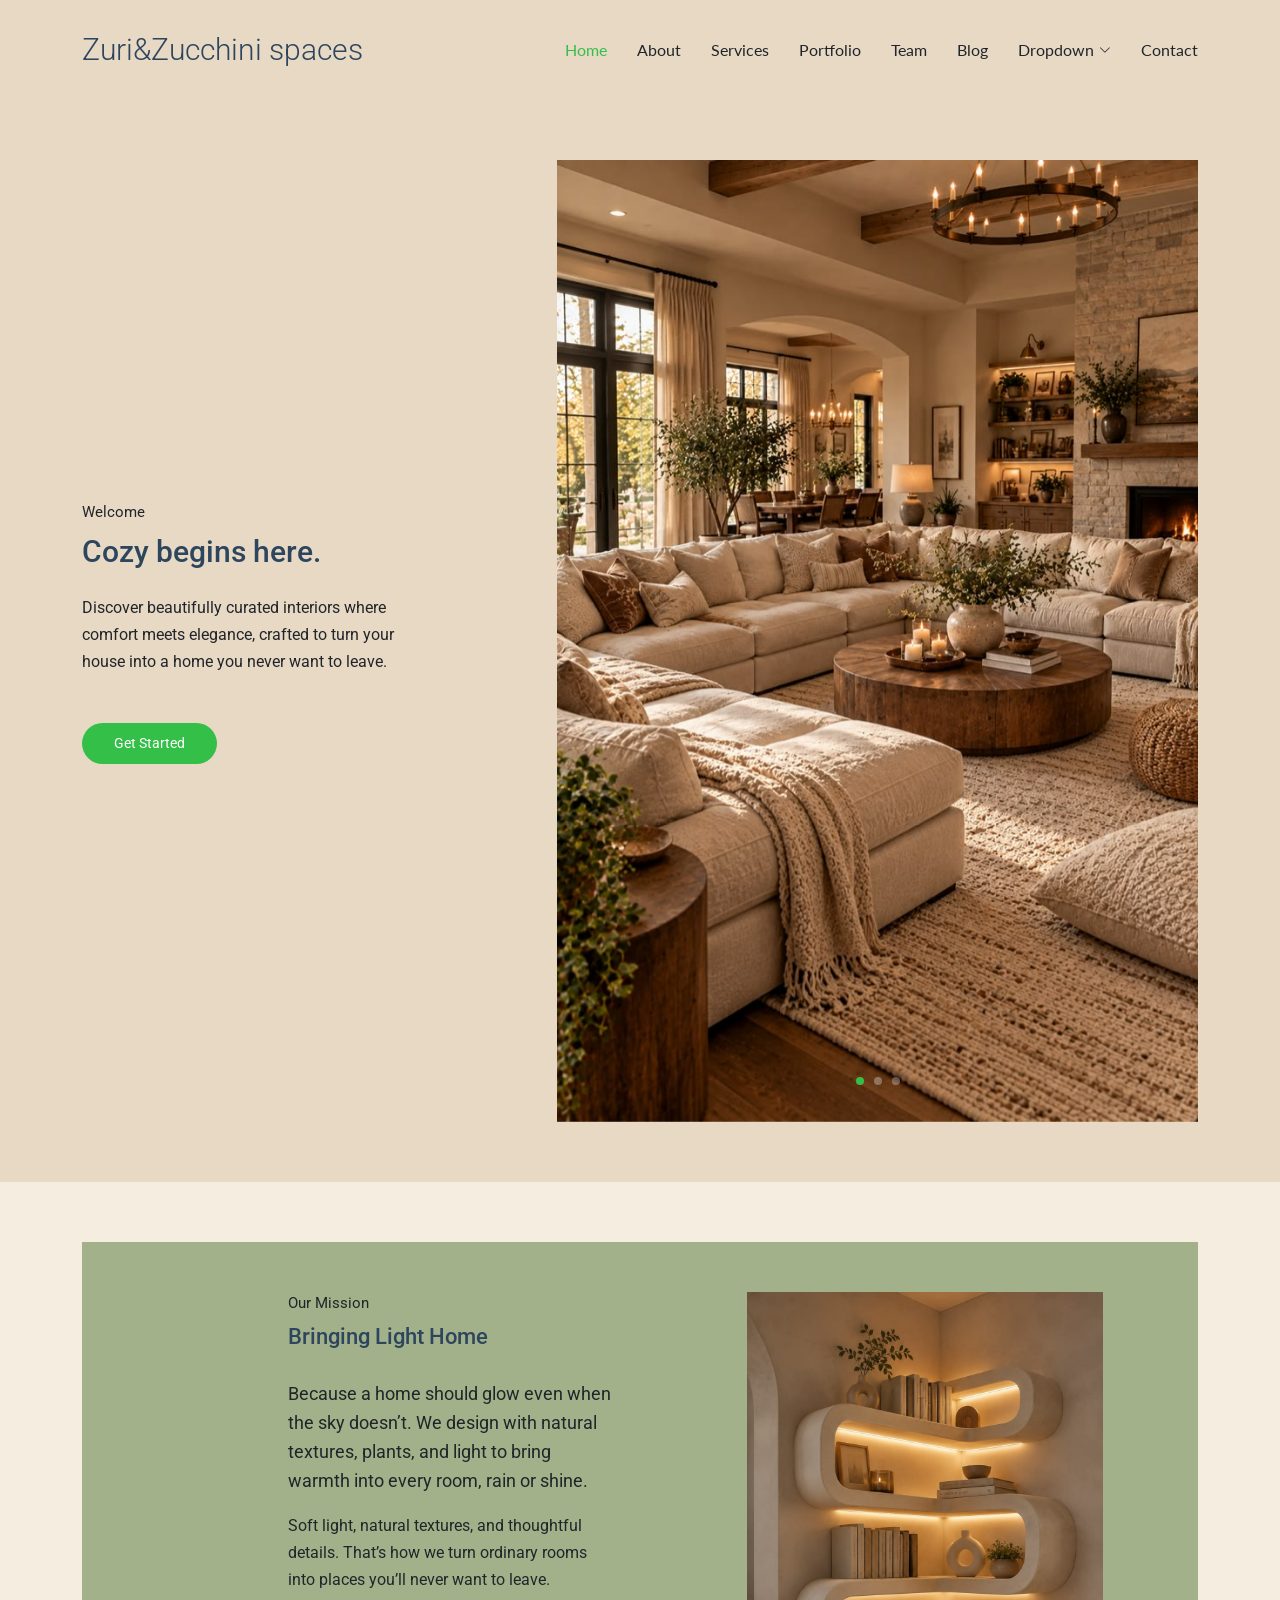
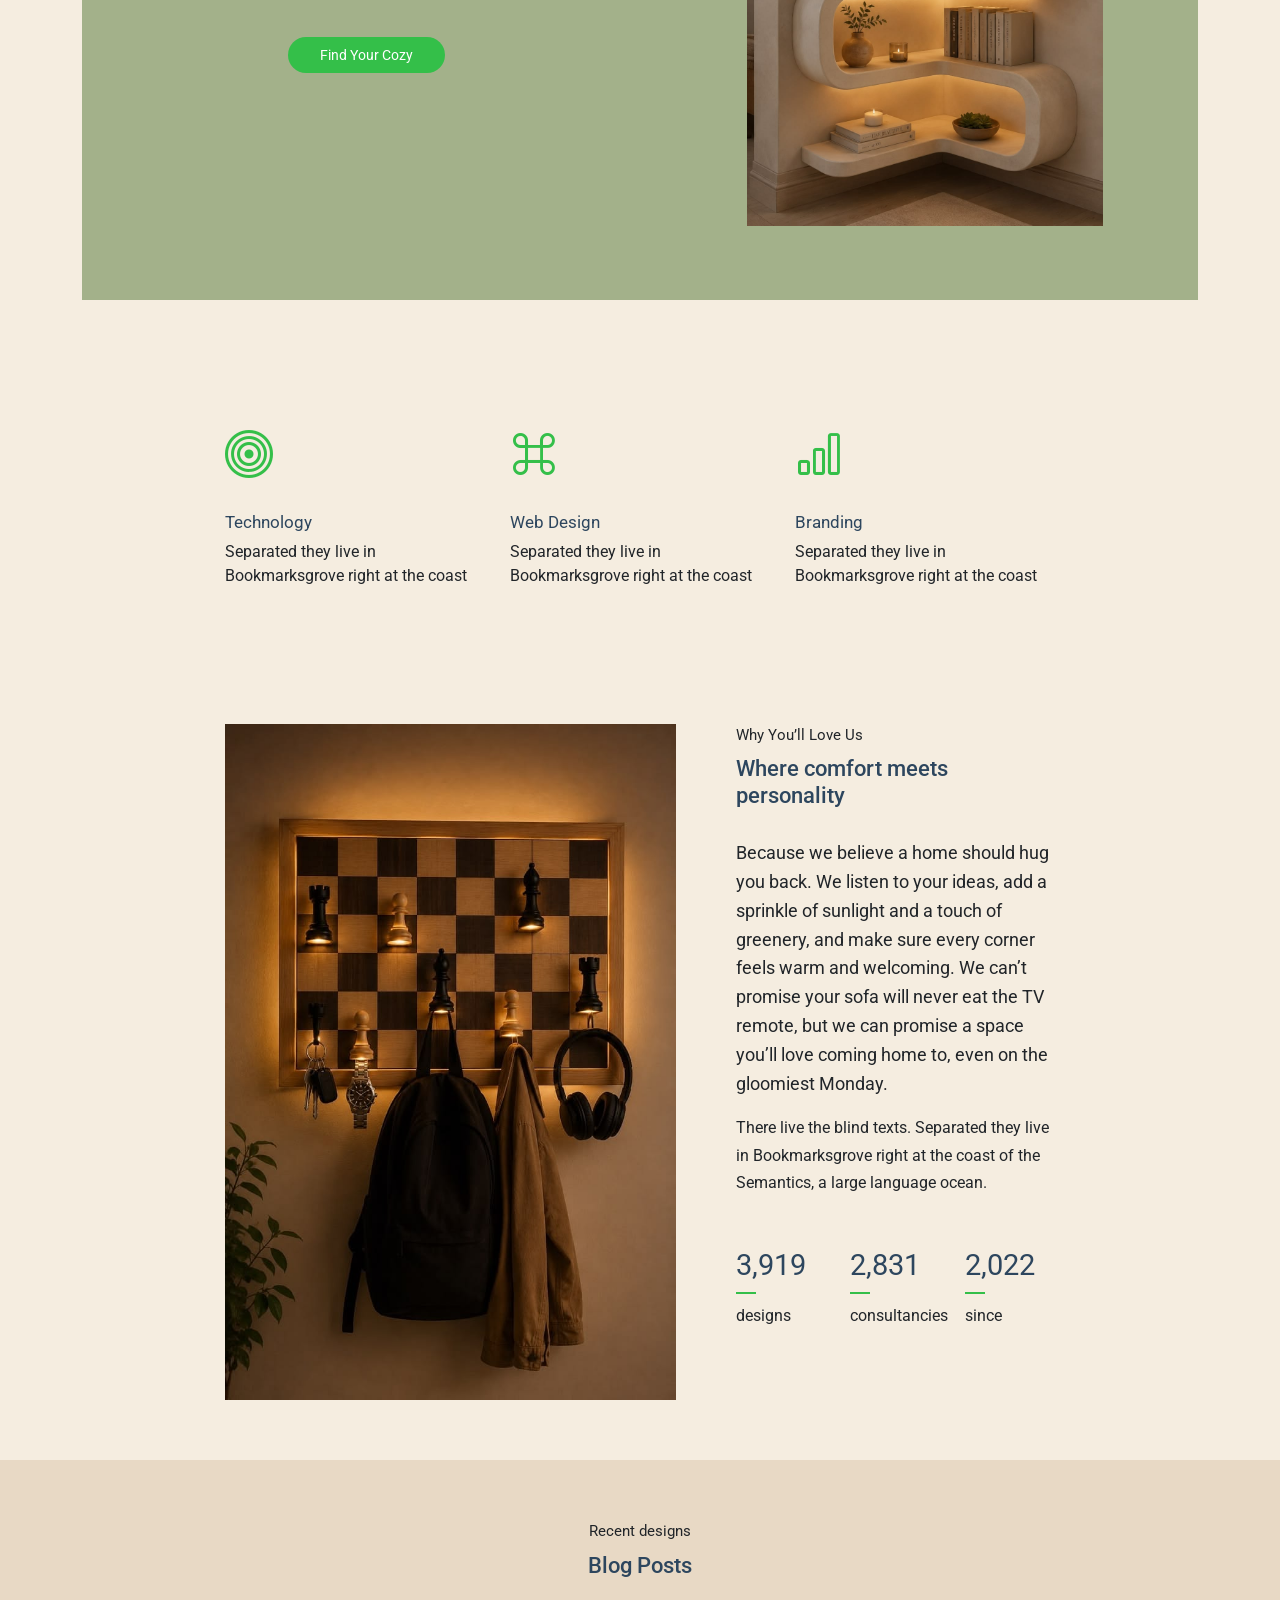
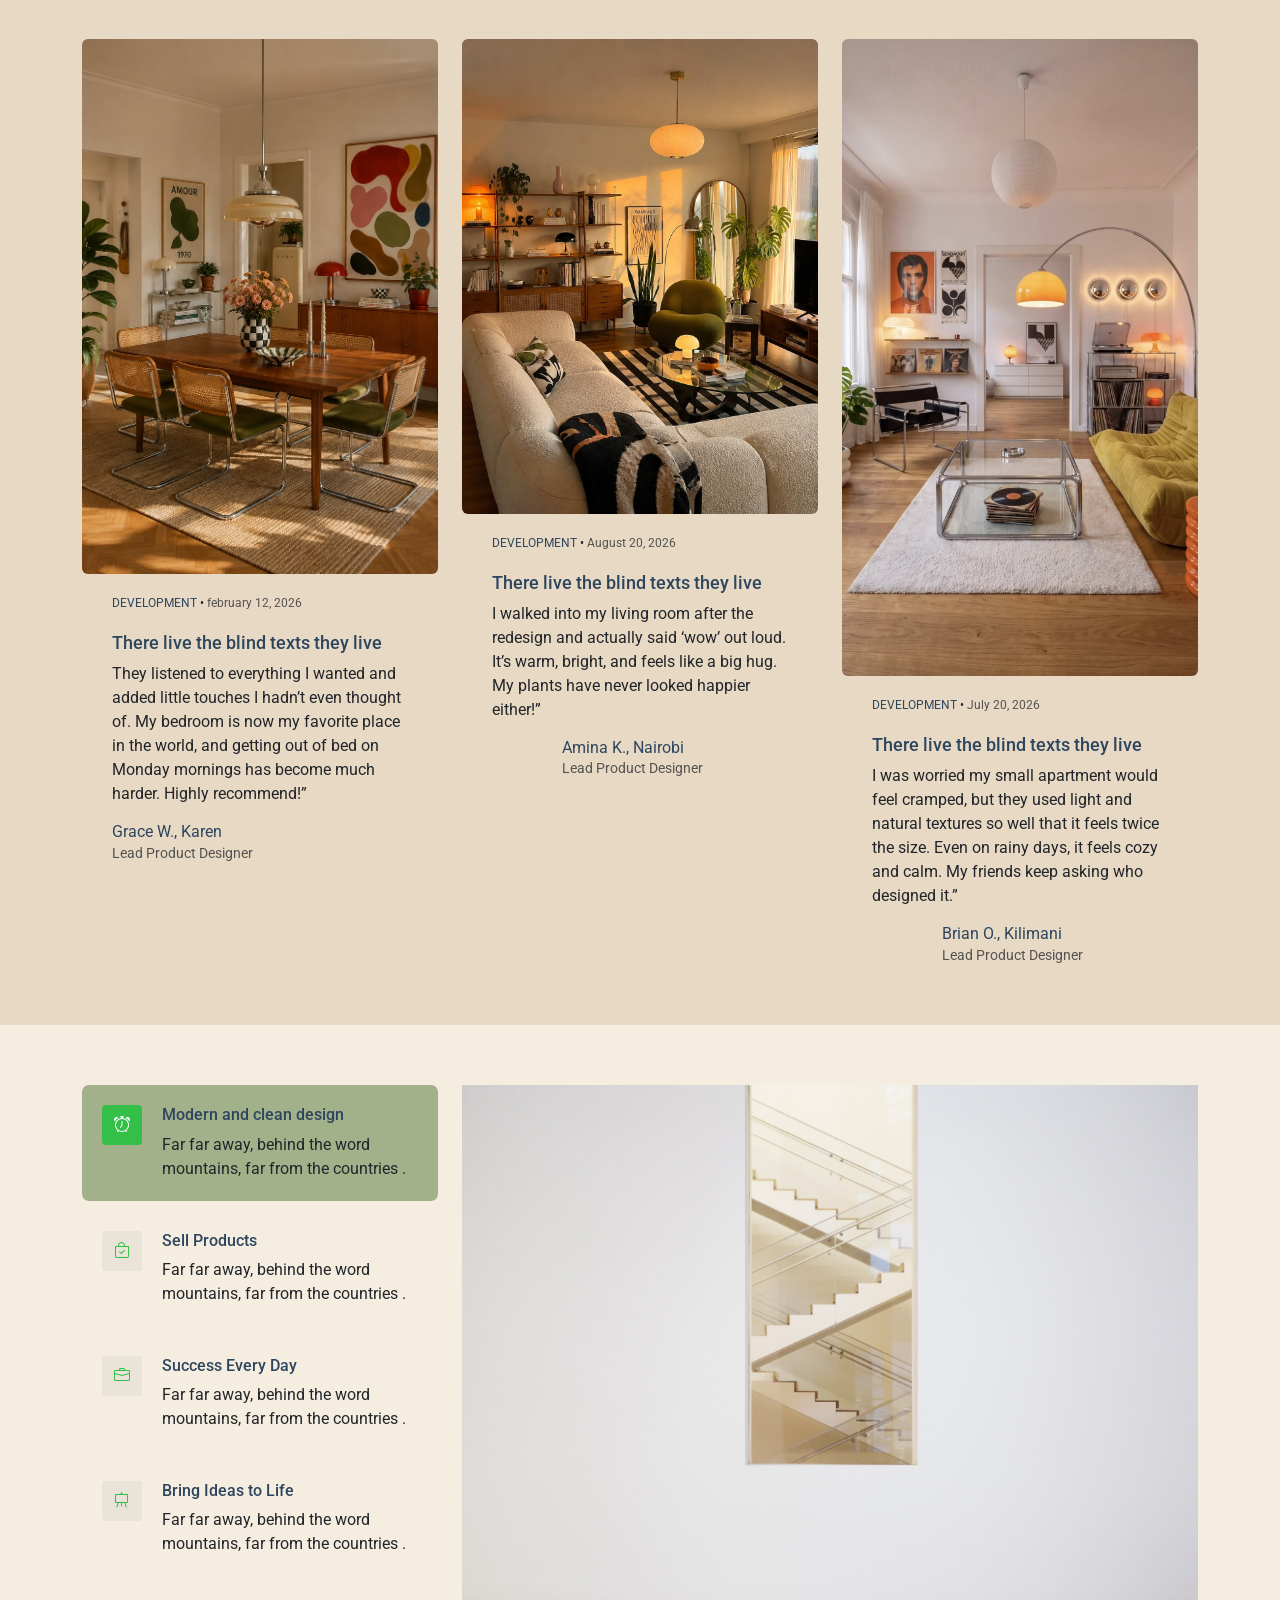
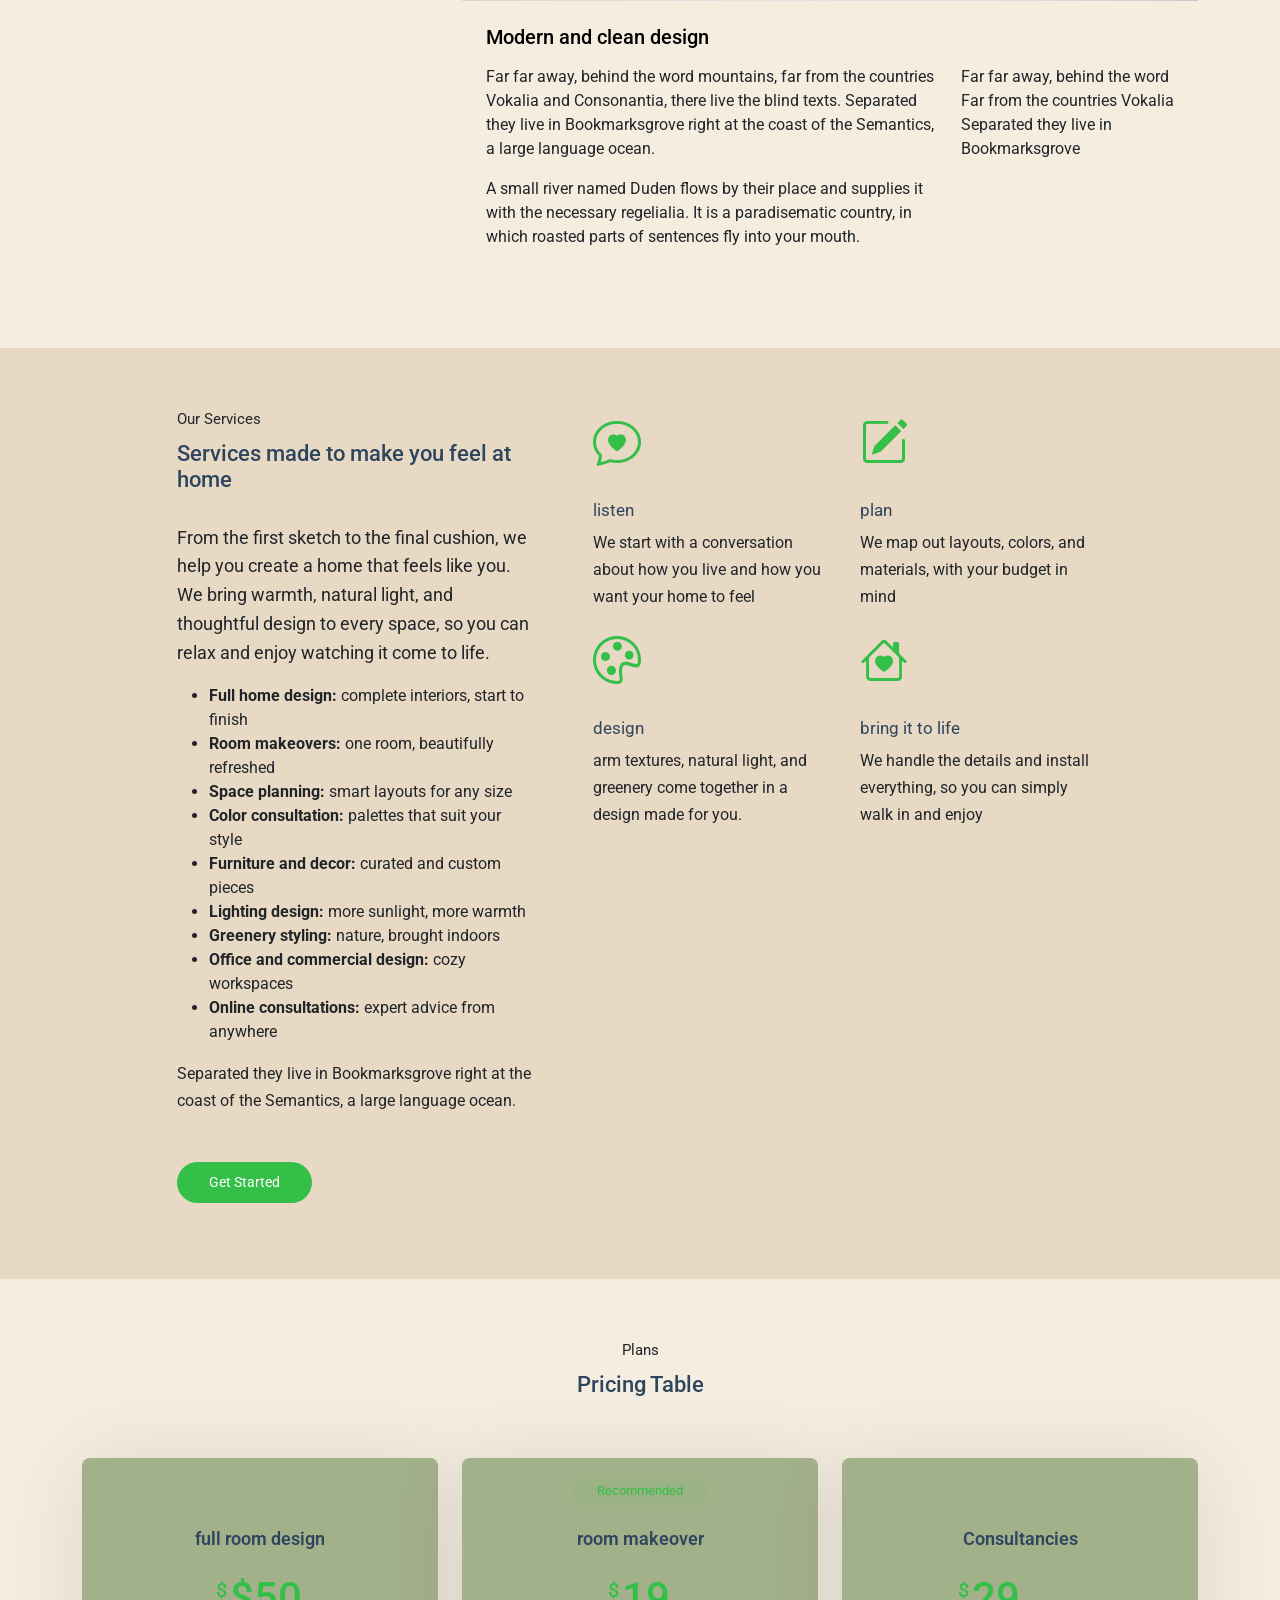
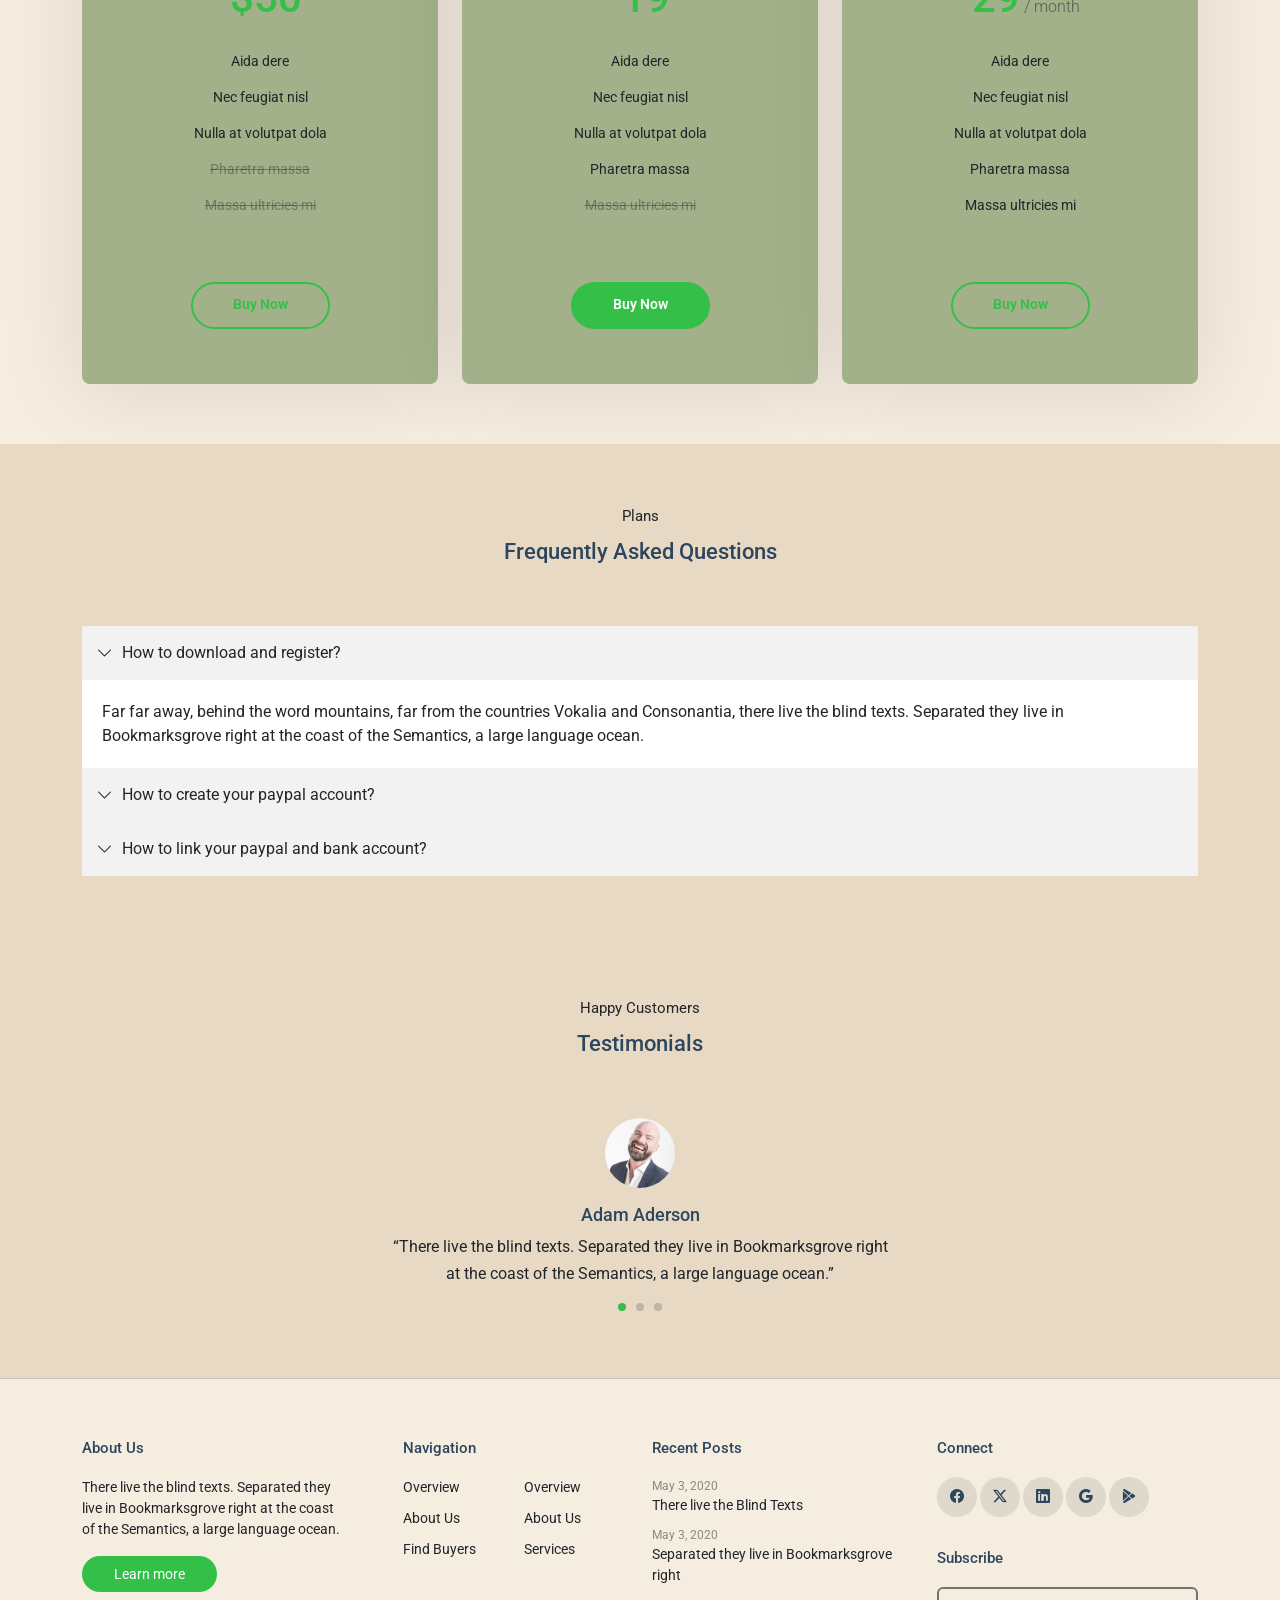
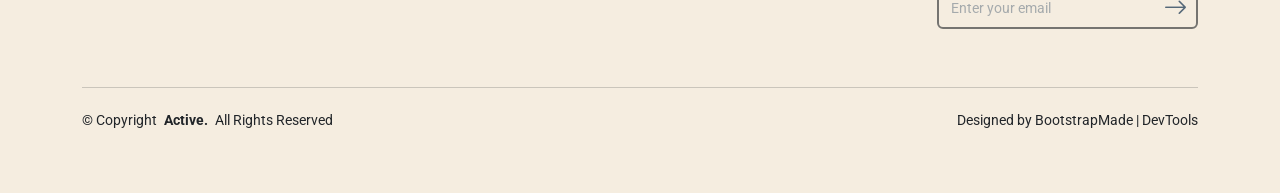
==== index.html @ da29261b "initial commit" ====
<!DOCTYPE html>
<html lang="en">

<head>
  <meta charset="utf-8">
  <meta content="width=device-width, initial-scale=1.0" name="viewport">
  <title>Zuri&Zucchini spaces
  </title>
  <meta name="description" content="">
  <meta name="keywords" content="">

  <!-- Favicons -->
  <link href="assets/img/favicon.png" rel="icon">
  <link href="assets/img/apple-touch-icon.png" rel="apple-touch-icon">

  <!-- Fonts -->
  <link href="https://fonts.googleapis.com" rel="preconnect">
  <link href="https://fonts.gstatic.com" rel="preconnect" crossorigin>
  <link href="https://fonts.googleapis.com/css2?family=Roboto:ital,wght@0,100;0,300;0,400;0,500;0,700;0,900;1,100;1,300;1,400;1,500;1,700;1,900&family=Lato:ital,wght@0,100;0,300;0,400;0,700;0,900;1,100;1,300;1,400;1,700;1,900&display=swap" rel="stylesheet">

  <!-- Vendor CSS Files -->
  <link href="assets/vendor/bootstrap/css/bootstrap.min.css" rel="stylesheet">
  <link href="assets/vendor/bootstrap-icons/bootstrap-icons.css" rel="stylesheet">
  <link href="assets/vendor/aos/aos.css" rel="stylesheet">
  <link href="assets/vendor/swiper/swiper-bundle.min.css" rel="stylesheet">
  <link href="assets/vendor/glightbox/css/glightbox.min.css" rel="stylesheet">

  <!-- Main CSS File -->
  <link href="assets/css/main.css" rel="stylesheet">

  <!-- =======================================================
  * Template Name: Active
  * Template URL: https://bootstrapmade.com/active-bootstrap-website-template/
  * Updated: Aug 07 2024 with Bootstrap v5.3.3
  * Author: BootstrapMade.com
  * License: https://bootstrapmade.com/license/
  ======================================================== -->
</head>

<body class="index-page">

  <header id="header" class="header d-flex align-items-center sticky-top">
    <div class="container-fluid container-xl position-relative d-flex align-items-center justify-content-between">

      <a href="index.html" class="logo d-flex align-items-center">
        <!-- Uncomment the line below if you also wish to use an image logo -->
        <!-- <img src="assets/img/logo.png" alt=""> -->
        <h1 class="sitename">Zuri&Zucchini spaces</h1>
      </a>

      <nav id="navmenu" class="navmenu">
        <ul>
          <li><a href="index.html" class="active">Home</a></li>
          <li><a href="about.html">About</a></li>
          <li><a href="services.html">Services</a></li>
          <li><a href="portfolio.html">Portfolio</a></li>
          <li><a href="team.html">Team</a></li>
          <li><a href="blog.html">Blog</a></li>
          <li class="dropdown"><a href="#"><span>Dropdown</span> <i class="bi bi-chevron-down toggle-dropdown"></i></a>
            <ul>
              <li><a href="#">Dropdown 1</a></li>
              <li class="dropdown"><a href="#"><span>Deep Dropdown</span> <i class="bi bi-chevron-down toggle-dropdown"></i></a>
                <ul>
                  <li><a href="#">Deep Dropdown 1</a></li>
                  <li><a href="#">Deep Dropdown 2</a></li>
                  <li><a href="#">Deep Dropdown 3</a></li>
                  <li><a href="#">Deep Dropdown 4</a></li>
                  <li><a href="#">Deep Dropdown 5</a></li>
                </ul>
              </li>
              <li><a href="#">Dropdown 2</a></li>
              <li><a href="#">Dropdown 3</a></li>
              <li><a href="#">Dropdown 4</a></li>
            </ul>
          </li>
          <li><a href="contact.html">Contact</a></li>
        </ul>
        <i class="mobile-nav-toggle d-xl-none bi bi-list"></i>
      </nav>

    </div>
  </header>

  <main class="main">

    <!-- About Section -->
    <section id="about" class="about section">

      <div class="container">
        <div class="row align-items-center justify-content-between">
          <div class="col-lg-7 mb-5 mb-lg-0 order-lg-2" data-aos="fade-up" data-aos-delay="400">
            <div class="swiper init-swiper">
              <script type="application/json" class="swiper-config">
                {
                  "loop": true,
                  "speed": 600,
                  "autoplay": {
                    "delay": 5000
                  },
                  "slidesPerView": "auto",
                  "pagination": {
                    "el": ".swiper-pagination",
                    "type": "bullets",
                    "clickable": true
                  },
                  "breakpoints": {
                    "320": {
                      "slidesPerView": 1,
                      "spaceBetween": 40
                    },
                    "1200": {
                      "slidesPerView": 1,
                      "spaceBetween": 1
                    }
                  }
                }
              </script>
              <div class="swiper-wrapper">
                <div class="swiper-slide">
                  <img src="assets/img/cozyliving.png" alt="Image" class="img-fluid">
                </div>
                <div class="swiper-slide">
                  <img src="assets/img/warmkitch.png" alt="Image" class="img-fluid">
                </div>
                <div class="swiper-slide">
                  <img src="assets/img/midday.png" alt="Image" class="img-fluid">
                </div>
              </div>
              <div class="swiper-pagination"></div>
            </div>
          </div>
          <div class="col-lg-4 order-lg-1">
            <span class="section-subtitle" data-aos="fade-up">Welcome</span>
            <h1 class="mb-4" data-aos="fade-up">
              Cozy begins here.
            </h1>
            <p data-aos="fade-up">
              Discover beautifully curated interiors where comfort meets elegance, crafted to turn your house into a home you never want to leave.
            </p>
            <p class="mt-5" data-aos="fade-up">
              <a href="#" class="btn btn-get-started">Get Started</a>
            </p>
          </div>
        </div>
      </div>
    </section><!-- /About Section -->

    <!-- About 2 Section -->
    <section id="about-2" class="about-2 section light-background">

      <div class="container">
        <div class="content">
          <div class="row justify-content-center">
            <div class="col-sm-12 col-md-5 col-lg-4 col-xl-4 order-lg-2 offset-xl-1 mb-4">
              <div class="img-wrap text-center text-md-left" data-aos="fade-up" data-aos-delay="100">
                <div class="img">
                  <img src="assets/img/bookshelf.png" alt="circle image" class="img-fluid">
                </div>
              </div>
            </div>

            <div class="offset-md-0 offset-lg-1 col-sm-12 col-md-5 col-lg-5 col-xl-4" data-aos="fade-up">
              <div class="px-3">
                <span class="content-subtitle">Our Mission</span>
                <h2 class="content-title text-start">
                  Bringing Light Home
                </h2>
                <p class="lead">
                 Because a home should glow even when the sky doesn’t. We design with natural textures, plants, and light to bring warmth into every room, rain or shine.
                </p>
                <p class="mb-5">
                  Soft light, natural textures, and thoughtful details. That’s how we turn ordinary rooms into places you’ll never want to leave.
                </p>
                <p>
                  <a href="#" class="btn-get-started">Find Your Cozy</a>
                </p>
              </div>
            </div>
          </div>
        </div>
      </div>
    </section><!-- /About 2 Section -->

    <!-- Services Section -->
    <section id="services" class="services section light-background">

      <div class="container">
        <div class="row gy-4 justify-content-center">

          <div class="col-lg-3">
            <div class="services-item" data-aos="fade-up">
              <div class="services-icon">
                <i class="bi bi-bullseye"></i>
              </div>
              <div>
                <h3>Technology</h3>
                <p>Separated they live in Bookmarksgrove right at the coast</p>
              </div>
            </div>
          </div>

          <div class="col-lg-3">
            <div class="services-item" data-aos="fade-up" data-aos-delay="100">
              <div class="services-icon">
                <i class="bi bi-command"></i>
              </div>
              <div>
                <h3>Web Design</h3>
                <p>Separated they live in Bookmarksgrove right at the coast</p>
              </div>
            </div>
          </div>

          <div class="col-lg-3">
            <div class="services-item" data-aos="fade-up" data-aos-delay="200">
              <div class="services-icon">
                <i class="bi bi-bar-chart"></i>
              </div>
              <div>
                <h3>Branding</h3>
                <p>Separated they live in Bookmarksgrove right at the coast</p>
              </div>
            </div>
          </div>

        </div>
      </div>
    </section><!-- /Services Section -->

    <!-- Stats Section -->
    <section id="stats" class="stats section light-background">

      <div class="container">

        <div class="row gy-4 justify-content-center">

          <div class="col-lg-5">
            <div class="images-overlap">
              <img src="assets/img copy 2/chess.png" alt="student" class="img-fluid img-1" data-aos="fade-up">
            </div>
          </div>

          <div class="col-lg-4 ps-lg-5">
            <span class="content-subtitle">Why You’ll Love Us</span>
            <h2 class="content-title">Where comfort meets personality</h2>
            <p class="lead">
              Because we believe a home should hug you back. We listen to your ideas, add a sprinkle of sunlight and a touch of greenery, and make sure every corner feels warm and welcoming. We can’t promise your sofa will never eat the TV remote, but we can promise a space you’ll love coming home to, even on the gloomiest Monday.
            </p>
            <p class="mb-5">
              There live the blind texts. Separated they live in Bookmarksgrove
              right at the coast of the Semantics, a large language ocean.
            </p>
            <div class="row mb-5 count-numbers">

              <!-- Start Stats Item -->
              <div class="col-4 counter" data-aos="fade-up" data-aos-delay="100">
                <span data-purecounter-separator="true" data-purecounter-start="0" data-purecounter-end="3919" data-purecounter-duration="1" class="purecounter number"></span>
                <span class="d-block">designs</span>
              </div>
              <!-- End Stats Item -->

              <!-- Start Stats Item -->
              <div class="col-4 counter" data-aos="fade-up" data-aos-delay="200">
                <span data-purecounter-separator="true" data-purecounter-start="0" data-purecounter-end="2831" data-purecounter-duration="1" class="purecounter number"></span>
                <span class="d-block">consultancies</span>
              </div>
              <!-- End Stats Item -->

              <!-- Start Stats Item -->
              <div class="col-4 counter" data-aos="fade-up" data-aos-delay="300">
                <span data-purecounter-separator="true" data-purecounter-start="0" data-purecounter-end="2022" data-purecounter-duration="1" class="purecounter number"></span>
                <span class="d-block">since</span>
              </div>
              <!-- End Stats Item -->

            </div>
          </div>

        </div>

      </div>
    </section><!-- /Stats Section -->

    <!-- Blog Posts Section -->
    <section id="blog-posts" class="blog-posts section">
      <!-- Section Title -->
      <div class="container section-title" data-aos="fade-up">
        <p>Recent designs</p>
        <h2>Blog Posts</h2>
      </div><!-- End Section Title -->
      <div class="container">

        <div class="row gy-4">
          <div class="col-md-6 col-lg-4">
            <div class="post-entry" data-aos="fade-up" data-aos-delay="100">
              <a href="#" class="thumb d-block"><img src="assets/my images/ideaone.png" alt="Image" class="img-fluid rounded"></a>

              <div class="post-content">
                <div class="meta">
                  <a href="#" class="cat">Development</a> •
                  <span class="date">february 12, 2026</span>
                </div>
                <h3><a href="#">There live the blind texts they live</a></h3>
                <p>
                  They listened to everything I wanted and added little touches I hadn’t even thought of. My bedroom is now my favorite place in the world, and getting out of bed on Monday mornings has become much harder. Highly recommend!”

                </p>

                <div class="d-flex author align-items-center">
                  <!-- <div class="pic">
                    <img src="assets/img/team/team-3.jpg" alt="Image" class="img-fluid rounded-circle">
                  </div> -->
                  <div class="author-name">
                    <strong class="d-block">Grace W., Karen</strong>
                    <span class="">Lead Product Designer</span>
                  </div>
                </div>
              </div>
            </div>
          </div>

          <div class="col-md-6 col-lg-4">
            <div class="post-entry" data-aos="fade-up" data-aos-delay="200">
              <a href="#" class="thumb d-block"><img src="assets/my images/idea2.png" alt="Image" class="img-fluid rounded"></a>

              <div class="post-content">
                <div class="meta">
                  <a href="#" class="cat">Development</a> •
                  <span class="date">August 20, 2026</span>
                </div>
                <h3><a href="#">There live the blind texts they live</a></h3>
                <p>
                  I walked into my living room after the redesign and actually said ‘wow’ out loud. It’s warm, bright, and feels like a big hug. My plants have never looked happier either!”

                </p>

                <div class="d-flex author align-items-center">
                  <div class="pic">
                    <!-- <img src="assets/img/team/team-2.jpg" alt="Image" class="img-fluid rounded-circle"> -->
                  </div>
                  <div class="author-name">
                    <strong class="d-block">Amina K., Nairobi</strong>
                    <span class="">Lead Product Designer</span>
                  </div>
                </div>
              </div>
            </div>
          </div>

          <div class="col-md-6 col-lg-4">
            <div class="post-entry" data-aos="fade-up" data-aos-delay="300">
              <a href="#" class="thumb d-block"><img src="assets/my images/idea3.png" alt="Image" class="img-fluid rounded"></a>

              <div class="post-content">
                <div class="meta">
                  <a href="#" class="cat">Development</a> •
                  <span class="date">July 20, 2026</span>
                </div>
                <h3><a href="#">There live the blind texts they live</a></h3>
                <p>
                  I was worried my small apartment would feel cramped, but they used light and natural textures so well that it feels twice the size. Even on rainy days, it feels cozy and calm. My friends keep asking who designed it.”

                </p>

                <div class="d-flex author align-items-center">
                  <div class="pic">
                    <!-- <img src="assets/img/team/team-1.jpg" alt="Image" class="img-fluid rounded-circle"> -->
                  </div>
                  <div class="author-name">
                    <strong class="d-block">Brian O., Kilimani</strong>
                    <span class="">Lead Product Designer</span>
                  </div>
                </div>
              </div>
            </div>
          </div>
        </div>
      </div>
    </section><!-- /Blog Posts Section -->

    <!-- Tabs Section -->
    <section id="tabs" class="tabs section light-background">

      <div class="container">
        <div class="row gap-x-lg-4 justify-content-between">
          <div class="col-lg-4 js-custom-dots">
            <a href="#" class="service-item link horizontal d-flex active" data-aos="fade-left" data-aos-delay="0">
              <div class="service-icon color-1 mb-4">
                <i class="bi bi-alarm"></i>
              </div>
              <!-- /.icon -->
              <div class="service-contents">
                <h3>Modern and clean design</h3>
                <p>
                  Far far away, behind the word mountains, far from the countries .
                </p>
              </div>
              <!-- /.service-contents-->
            </a>
            <!-- /.service -->

            <a href="#" class="service-item link horizontal d-flex" data-aos="fade-left" data-aos-delay="100">
              <div class="service-icon color-2 mb-4">
                <i class="bi bi-bag-check"></i>
              </div>
              <!-- /.icon -->
              <div class="service-contents">
                <h3>Sell Products</h3>
                <p>
                  Far far away, behind the word mountains, far from the countries .
                </p>
              </div>
              <!-- /.service-contents-->
            </a>
            <!-- /.service -->

            <a href="#" class="service-item link horizontal d-flex" data-aos="fade-left" data-aos-delay="200">
              <div class="service-icon color-3 mb-4">
                <i class="bi bi-briefcase"></i>
              </div>
              <!-- /.icon -->
              <div class="service-contents">
                <h3>Success Every Day</h3>
                <p>
                  Far far away, behind the word mountains, far from the countries .
                </p>
              </div>
              <!-- /.service-contents-->
            </a>
            <!-- /.service -->

            <a href="#" class="service-item link horizontal d-flex" data-aos="fade-left" data-aos-delay="300">
              <div class="service-icon color-4 mb-4">
                <i class="bi bi-easel"></i>
              </div>
              <!-- /.icon -->
              <div class="service-contents">
                <h3>Bring Ideas to Life</h3>
                <p>
                  Far far away, behind the word mountains, far from the countries .
                </p>
              </div>
              <!-- /.service-contents-->
            </a>
            <!-- /.service -->
          </div>

          <div class="col-lg-8">
            <div class="swiper init-swiper-tabs">
              <script type="application/json" class="swiper-config">
                {
                  "loop": true,
                  "speed": 600,
                  "autoHeight": true,
                  "autoplay": {
                    "delay": 5000
                  },
                  "slidesPerView": "auto",
                  "pagination": {
                    "el": ".swiper-pagination",
                    "type": "bullets",
                    "clickable": true
                  },
                  "breakpoints": {
                    "320": {
                      "slidesPerView": 1,
                      "spaceBetween": 40
                    },
                    "1200": {
                      "slidesPerView": 1,
                      "spaceBetween": 1
                    }
                  }
                }
              </script>
              <div class="swiper-wrapper">
                <div class="swiper-slide">
                  <img src="assets/img/img_h_1.jpg" alt="Image" class="img-fluid">
                  <div class="p-4">
                    <h3 class="text-black h5 mb-3">Modern and clean design</h3>
                    <div class="row">
                      <div class="col-lg-8">
                        <p>
                          Far far away, behind the word mountains, far from the
                          countries Vokalia and Consonantia, there live the blind
                          texts. Separated they live in Bookmarksgrove right at the
                          coast of the Semantics, a large language ocean.
                        </p>
                        <p>
                          A small river named Duden flows by their place and
                          supplies it with the necessary regelialia. It is a
                          paradisematic country, in which roasted parts of sentences
                          fly into your mouth.
                        </p>
                      </div>
                      <div class="col-lg-4">
                        <ul class="list-unstyled list-check">
                          <li>Far far away, behind the word</li>
                          <li>Far from the countries Vokalia</li>
                          <li>Separated they live in Bookmarksgrove</li>
                        </ul>
                      </div>
                    </div>
                  </div>
                </div>
                <div class="swiper-slide">
                  <img src="assets/my images/curtains.png" alt="Image" class="img-fluid">
                </div>
                <div class="swiper-slide">
                  <img src="assets/my images/dining.png" alt="Image" class="img-fluid">
                </div>
                <div class="swiper-slide">
                  <img src="assets/my images/staircase.png" alt="Image" class="img-fluid">
                </div>
              </div>
            </div>
          </div>
        </div>
      </div>
    </section><!-- /Tabs Section -->

    <!-- Services 2 Section -->
    <section id="services-2" class="services-2 section">

      <div class="container">
        <div class="row justify-content-center" data-aos="fade-up">
          <div class="col-md-6 col-lg-4">
            <span class="content-subtitle">Our Services</span>
            <h2 class="content-title">
              Services made to make you feel at home
            </h2>
            <p class="lead">
              From the first sketch to the final cushion, we help you create a home that feels like you. We bring warmth, natural light, and thoughtful design to every space, so you can relax and enjoy watching it come to life.

<ul>
  <li><strong>Full home design:</strong> complete interiors, start to finish</li>
  <li><strong>Room makeovers:</strong> one room, beautifully refreshed</li>
  <li><strong>Space planning:</strong> smart layouts for any size</li>
  <li><strong>Color consultation:</strong> palettes that suit your style</li>
  <li><strong>Furniture and decor:</strong> curated and custom pieces</li>
  <li><strong>Lighting design:</strong> more sunlight, more warmth</li>
  <li><strong>Greenery styling:</strong> nature, brought indoors</li>
  <li><strong>Office and commercial design:</strong> cozy workspaces</li>
  <li><strong>Online consultations:</strong> expert advice from anywhere</li>
</ul>
            </p>
            <p class="mb-5">
              Separated they live in Bookmarksgrove right at the coast of the
              Semantics, a large language ocean.
            </p>
            <p>
              <a href="#" class="btn btn-get-started">Get Started</a>
            </p>
          </div>
          <div class="col-md-6 col-lg-6 ps-lg-5">
            <div class="row">
              <div class="col-6 col-sm-6 col-md-6 col-lg-6">
                <div class="services-item" data-aos="fade-up" data-aos-delay="">
                  <div class="services-icon">
                    <i class="bi bi-chat-heart"></i>
                  </div>
                  <div>
                    <h3>listen</h3>
                    <p>We start with a conversation about how you live and how you want your home to feel</p>
                  </div>
                </div>
              </div>
              <div class="col-6 col-sm-6 col-md-6 col-lg-6">
                <div class="services-item" data-aos="fade-up" data-aos-delay="100">
                  <div class="services-icon">
                    <i class="bi bi-pencil-square"></i>
                  </div>
                  <div>
                    <h3>plan</h3>
                    <p>We map out layouts, colors, and materials, with your budget in mind</p>
                  </div>
                </div>
              </div>
              <div class="col-6 col-sm-6 col-md-6 col-lg-6">
                <div class="services-item" data-aos="fade-up" data-aos-delay="200">
                  <div class="services-icon">
                    <i class="bi bi-palette"></i>
                  </div>
                  <div>
                    <h3>design</h3>
                    <p>arm textures, natural light, and greenery come together in a design made for you.</p>
                  </div>
                </div>
              </div>

              <div class="col-6 col-sm-6 col-md-6 col-lg-6">
                <div class="services-item" data-aos="fade-up" data-aos-delay="300">
                  <div class="services-icon">
                    <i class="bi bi-house-heart"></i>
                  </div>
                  <div>
                    <h3>bring it to life</h3>
                    <p>We handle the details and install everything, so you can simply walk in and enjoy</p>
                  </div>
                </div>
              </div>
            </div>
          </div>
        </div>
      </div>
    </section><!-- /Services 2 Section -->

    <!-- Pricing Section -->
    <section id="pricing" class="pricing section light-background">

      <!-- Section Title -->
      <div class="container section-title" data-aos="fade-up">
        <p>Plans</p>
        <h2>Pricing Table</h2>
      </div><!-- End Section Title -->

      <div class="container">

        <div class="row gy-4">

          <div class="col-lg-4 col-md-6" data-aos="fade-up" data-aos-delay="100">
            <div class="pricing-item">
              <h3>full room design</h3>
              <h4><sup>$</sup>$50<span></span></h4>
              <ul>
                <li>Aida dere</li>
                <li>Nec feugiat nisl</li>
                <li>Nulla at volutpat dola</li>
                <li class="na">Pharetra massa</li>
                <li class="na">Massa ultricies mi</li>
              </ul>
              <div class="btn-wrap">
                <a href="#" class="btn-buy">Buy Now</a>
              </div>
            </div>
          </div><!-- End Pricing Item -->

          <div class="col-lg-4 col-md-6" data-aos="fade-up" data-aos-delay="200">
            <div class="pricing-item recommended">
              <span class="recommended-badge">Recommended</span>
              <h3>room makeover</h3>
              <h4><sup>$</sup>19<span></span></h4>
              <ul>
                <li>Aida dere</li>
                <li>Nec feugiat nisl</li>
                <li>Nulla at volutpat dola</li>
                <li>Pharetra massa</li>
                <li class="na">Massa ultricies mi</li>
              </ul>
              <div class="btn-wrap">
                <a href="#" class="btn-buy">Buy Now</a>
              </div>
            </div>
          </div><!-- End Pricing Item -->

          <div class="col-lg-4 col-md-6" data-aos="fade-up" data-aos-delay="300">
            <div class="pricing-item">
              <h3>Consultancies</h3>
              <h4><sup>$</sup>29<span> / month</span></h4>
              <ul>
                <li>Aida dere</li>
                <li>Nec feugiat nisl</li>
                <li>Nulla at volutpat dola</li>
                <li>Pharetra massa</li>
                <li>Massa ultricies mi</li>
              </ul>
              <div class="btn-wrap">
                <a href="#" class="btn-buy">Buy Now</a>
              </div>
            </div>
          </div><!-- End Pricing Item -->

        </div>

      </div>

    </section><!-- /Pricing Section -->

    <!-- Faq Section -->
    <section id="faq" class="faq section">
      <!-- Section Title -->
      <div class="container section-title" data-aos="fade-up">
        <p>Plans</p>
        <h2>Frequently Asked Questions</h2>
      </div><!-- End Section Title -->

      <div class="container" data-aos="fade-up">
        <div class="row">
          <div class="col-12">
            <div class="custom-accordion" id="accordion-faq">
              <div class="accordion-item">
                <h2 class="mb-0">
                  <button class="btn btn-link" type="button" data-bs-toggle="collapse" data-bs-target="#collapse-faq-1">
                    How to download and register?
                  </button>
                </h2>

                <div id="collapse-faq-1" class="collapse show" aria-labelledby="headingOne" data-parent="#accordion-faq">
                  <div class="accordion-body">
                    Far far away, behind the word mountains, far from the countries
                    Vokalia and Consonantia, there live the blind texts. Separated
                    they live in Bookmarksgrove right at the coast of the Semantics,
                    a large language ocean.
                  </div>
                </div>
              </div>
              <!-- .accordion-item -->

              <div class="accordion-item">
                <h2 class="mb-0">
                  <button class="btn btn-link collapsed" type="button" data-bs-toggle="collapse" data-bs-target="#collapse-faq-2" "="">
                How to create your paypal account?
              </button>
            </h2>
            <div id=" collapse-faq-2" class="collapse" aria-labelledby="headingTwo" data-parent="#accordion-faq">
                    <div class="accordion-body">
                      A small river named Duden flows by their place and supplies it
                      with the necessary regelialia. It is a paradisematic country, in
                      which roasted parts of sentences fly into your mouth.
                    </div>
              </div>
            </div>
            <!-- .accordion-item -->

            <div class="accordion-item">
              <h2 class="mb-0">
                <button class="btn btn-link collapsed" type="button" data-bs-toggle="collapse" data-bs-target="#collapse-faq-3">
                  How to link your paypal and bank account?
                </button>
              </h2>

              <div id="collapse-faq-3" class="collapse" aria-labelledby="headingThree" data-parent="#accordion-faq">
                <div class="accordion-body">
                  When she reached the first hills of the Italic Mountains, she
                  had a last view back on the skyline of her hometown
                  Bookmarksgrove, the headline of Alphabet Village and the subline
                  of her own road, the Line Lane. Pityful a rethoric question ran
                  over her cheek, then she continued her way.
                </div>
              </div>
            </div>
            <!-- .accordion-item -->

          </div>
        </div>
      </div>
      </div>
    </section><!-- /Faq Section -->

    <!-- Testimonials Section -->
    <section id="testimonials" class="testimonials section">
      <!-- Section Title -->
      <div class="container section-title" data-aos="fade-up">
        <p>Happy Customers</p>
        <h2>Testimonials</h2>
      </div><!-- End Section Title -->

      <div class="container" data-aos="fade-up">
        <div class="row justify-content-center">
          <div class="col-lg-7">
            <div class="swiper init-swiper">
              <script type="application/json" class="swiper-config">
                {
                  "loop": true,
                  "speed": 600,
                  "autoplay": {
                    "delay": 5000
                  },
                  "slidesPerView": "auto",
                  "pagination": {
                    "el": ".swiper-pagination",
                    "type": "bullets",
                    "clickable": true
                  },
                  "breakpoints": {
                    "320": {
                      "slidesPerView": 1,
                      "spaceBetween": 40
                    },
                    "1200": {
                      "slidesPerView": 1,
                      "spaceBetween": 1
                    }
                  }
                }
              </script>
              <div class="swiper-wrapper">
                <div class="swiper-slide">
                  <div class="testimonial mx-auto">
                    <figure class="img-wrap">
                      <img src="assets/img/testimonials/testimonials-1.jpg" alt="Image" class="img-fluid">
                    </figure>
                    <h3 class="name">Adam Aderson</h3>
                    <blockquote>
                      <p>
                        “There live the blind texts. Separated they live in
                        Bookmarksgrove right at the coast of the Semantics, a large
                        language ocean.”
                      </p>
                    </blockquote>
                  </div>
                </div>
                <div class="swiper-slide">
                  <div class="testimonial mx-auto">
                    <figure class="img-wrap">
                      <img src="assets/img/testimonials/testimonials-2.jpg" alt="Image" class="img-fluid">
                    </figure>
                    <h3 class="name">Lukas Devlin</h3>
                    <blockquote>
                      <p>
                        “There live the blind texts. Separated they live in
                        Bookmarksgrove right at the coast of the Semantics, a large
                        language ocean.”
                      </p>
                    </blockquote>
                  </div>
                </div>
                <div class="swiper-slide">
                  <div class="testimonial mx-auto">
                    <figure class="img-wrap">
                      <img src="assets/img/testimonials/testimonials-3.jpg" alt="Image" class="img-fluid">
                    </figure>
                    <h3 class="name">Kayla Bryant</h3>
                    <blockquote>
                      <p>
                        “There live the blind texts. Separated they live in
                        Bookmarksgrove right at the coast of the Semantics, a large
                        language ocean.”
                      </p>
                    </blockquote>
                  </div>
                </div>
              </div>
              <div class="swiper-pagination"></div>
            </div>
          </div>
        </div>
      </div>
    </section><!-- /Testimonials Section -->

  </main>

  <footer id="footer" class="footer light-background">
    <div class="container">
      <div class="row g-4">
        <div class="col-md-6 col-lg-3 mb-3 mb-md-0">
          <div class="widget">
            <h3 class="widget-heading">About Us</h3>
            <p class="mb-4">
              There live the blind texts. Separated they live in Bookmarksgrove
              right at the coast of the Semantics, a large language ocean.
            </p>
            <p class="mb-0">
              <a href="#" class="btn-learn-more">Learn more</a>
            </p>
          </div>
        </div>
        <div class="col-md-6 col-lg-3 ps-lg-5 mb-3 mb-md-0">
          <div class="widget">
            <h3 class="widget-heading">Navigation</h3>
            <ul class="list-unstyled float-start me-5">
              <li><a href="#">Overview</a></li>
              <li><a href="#">About Us</a></li>
              <li><a href="#">Find Buyers</a></li>
            </ul>
            <ul class="list-unstyled float-start">
              <li><a href="#">Overview</a></li>
              <li><a href="#">About Us</a></li>
              <li><a href="#">Services</a></li>
            </ul>
          </div>
        </div>
        <div class="col-md-6 col-lg-3 pl-lg-5">
          <div class="widget">
            <h3 class="widget-heading">Recent Posts</h3>
            <ul class="list-unstyled footer-blog-entry">
              <li>
                <span class="d-block date">May 3, 2020</span>
                <a href="#">There live the Blind Texts</a>
              </li>
              <li>
                <span class="d-block date">May 3, 2020</span>
                <a href="#">Separated they live in Bookmarksgrove right</a>
              </li>
            </ul>
          </div>
        </div>
        <div class="col-md-6 col-lg-3 pl-lg-5">
          <div class="widget">
            <h3 class="widget-heading">Connect</h3>
            <ul class="list-unstyled social-icons light mb-3">
              <li>
                <a href="#"><span class="bi bi-facebook"></span></a>
              </li>
              <li>
                <a href="#"><span class="bi bi-twitter-x"></span></a>
              </li>
              <li>
                <a href="#"><span class="bi bi-linkedin"></span></a>
              </li>
              <li>
                <a href="#"><span class="bi bi-google"></span></a>
              </li>
              <li>
                <a href="#"><span class="bi bi-google-play"></span></a>
              </li>
            </ul>
          </div>

          <div class="widget">
            <div class="footer-subscribe">
              <h3 class="widget-heading">Subscribe</h3>
              <form action="forms/newsletter.php" method="post" class="php-email-form">
                <div class="mb-2">
                  <input type="text" class="form-control" name="email" placeholder="Enter your email">

                  <button type="submit" class="btn btn-link">
                    <span class="bi bi-arrow-right"></span>
                  </button>
                </div>
                <div class="loading">Loading</div>
                <div class="error-message"></div>
                <div class="sent-message">
                  Your subscription request has been sent. Thank you!
                </div>
              </form>
            </div>
          </div>
        </div>
      </div>

      <div class="copyright d-flex flex-column flex-md-row align-items-center justify-content-md-between">
        <p>© <span>Copyright</span> <strong class="px-1 sitename">Active.</strong> <span>All Rights Reserved</span></p>
        <div class="credits">
          <!-- All the links in the footer should remain intact. -->
          <!-- You can delete the links only if you've purchased the pro version. -->
          <!-- Licensing information: https://bootstrapmade.com/license/ -->
          <!-- Purchase the pro version with working PHP/AJAX contact form: [buy-url] -->
          Designed by <a href="https://bootstrapmade.com/">BootstrapMade</a> | <a href="https://bootstrapmade.com/tools/">DevTools</a>
        </div>
      </div>
    </div>
  </footer>

  <!-- Scroll Top -->
  <a href="#" id="scroll-top" class="scroll-top d-flex align-items-center justify-content-center"><i class="bi bi-arrow-up-short"></i></a>

  <!-- Preloader -->
  <div id="preloader"></div>

  <!-- Vendor JS Files -->
  <script src="assets/vendor/bootstrap/js/bootstrap.bundle.min.js"></script>
  <script src="assets/vendor/php-email-form/validate.js"></script>
  <script src="assets/vendor/aos/aos.js"></script>
  <script src="assets/vendor/swiper/swiper-bundle.min.js"></script>
  <script src="assets/vendor/purecounter/purecounter_vanilla.js"></script>
  <script src="assets/vendor/glightbox/js/glightbox.min.js"></script>
  <script src="assets/vendor/imagesloaded/imagesloaded.pkgd.min.js"></script>
  <script src="assets/vendor/isotope-layout/isotope.pkgd.min.js"></script>

  <!-- Main JS File -->
  <script src="assets/js/main.js"></script>

</body>

</html>
---- assets/css/main.css ----
/**
* Template Name: Active
* Template URL: https://bootstrapmade.com/active-bootstrap-website-template/
* Updated: Aug 07 2024 with Bootstrap v5.3.3
* Author: BootstrapMade.com
* License: https://bootstrapmade.com/license/
*/

/*--------------------------------------------------------------
# Font & Color Variables
# Help: https://bootstrapmade.com/color-system/
--------------------------------------------------------------*/
/* Fonts */










:root {
  --default-font: "Roboto",  system-ui, -apple-system, "Segoe UI", Roboto, "Helvetica Neue", Arial, "Noto Sans", "Liberation Sans", sans-serif, "Apple Color Emoji", "Segoe UI Emoji", "Segoe UI Symbol", "Noto Color Emoji";
  --heading-font: "Roboto",  sans-serif;
  --nav-font: "Lato",  sans-serif;
}

/* Global Colors - The following color variables are used throughout the website. Updating them here will change the color scheme of the entire website */
:root { 
  --background-color: #E8D9C5; /* Background color for the entire website, including individual sections */
  --default-color: #212529; /* Default color used for the majority of the text content across the entire website */
  --heading-color: #2d465e; /* Color for headings, subheadings and title throughout the website */
  --accent-color: #34bf49; /* Accent color that represents your brand on the website. It's used for buttons, links, and other elements that need to stand out */
  --surface-color: #ffffff; /* The surface color is used as a background of boxed elements within sections, such as cards, icon boxes, or other elements that require a visual separation from the global background. */
  --contrast-color: #ffffff; /* Contrast color for text, ensuring readability against backgrounds of accent, heading, or default colors. */
}

/* Nav Menu Colors - The following color variables are used specifically for the navigation menu. They are separate from the global colors to allow for more customization options */
:root {
  --nav-color: #212529;  /* The default color of the main navmenu links */
  --nav-hover-color: #34bf49; /* Applied to main navmenu links when they are hovered over or active */
  --nav-mobile-background-color: #ffffff; /* Used as the background color for mobile navigation menu */
  --nav-dropdown-background-color: #ffffff; /* Used as the background color for dropdown items that appear when hovering over primary navigation items */
  --nav-dropdown-color: #212529; /* Used for navigation links of the dropdown items in the navigation menu. */
  --nav-dropdown-hover-color: #34bf49; /* Similar to --nav-hover-color, this color is applied to dropdown navigation links when they are hovered over. */
}

/* Color Presets - These classes override global colors when applied to any section or element, providing reuse of the sam color scheme. */

.light-background {
  --background-color: #F5EDE0;
  --surface-color:#A3B18A;
}

.dark-background {
  --background-color: #060606;
  --default-color: #ffffff;
  --heading-color: #ffffff;
  --surface-color: #252525;
  --contrast-color: #ffffff;
}

/* Smooth scroll */
:root {
  scroll-behavior: smooth;
}

/*--------------------------------------------------------------
# General Styling & Shared Classes
--------------------------------------------------------------*/
body {
  color: var(--default-color);
  background-color: var(--background-color);
  font-family: var(--default-font);
}

a {
  color: var(--accent-color);
  text-decoration: none;
  transition: 0.3s;
}

a:hover {
  color: color-mix(in srgb, var(--accent-color), transparent 25%);
  text-decoration: none;
}

h1,
h2,
h3,
h4,
h5,
h6 {
  color: var(--heading-color);
  font-family: var(--heading-font);
}

/* PHP Email Form Messages
------------------------------*/
.php-email-form .error-message {
  display: none;
  background: #df1529;
  color: #ffffff;
  text-align: left;
  padding: 15px;
  margin-bottom: 24px;
  font-weight: 600;
}

.php-email-form .sent-message {
  display: none;
  color: #ffffff;
  background: #059652;
  text-align: center;
  padding: 15px;
  margin-bottom: 24px;
  font-weight: 600;
}

.php-email-form .loading {
  display: none;
  background: var(--surface-color);
  text-align: center;
  padding: 15px;
  margin-bottom: 24px;
}

.php-email-form .loading:before {
  content: "";
  display: inline-block;
  border-radius: 50%;
  width: 24px;
  height: 24px;
  margin: 0 10px -6px 0;
  border: 3px solid var(--accent-color);
  border-top-color: var(--surface-color);
  animation: php-email-form-loading 1s linear infinite;
}

@keyframes php-email-form-loading {
  0% {
    transform: rotate(0deg);
  }

  100% {
    transform: rotate(360deg);
  }
}

/*--------------------------------------------------------------
# Global Header
--------------------------------------------------------------*/
.header {
  color: var(--default-color);
  background-color: var(--background-color);
  padding: 20px 0;
  transition: all 0.5s;
  z-index: 997;
}

.header .logo {
  line-height: 1;
}

.header .logo img {
  max-height: 32px;
  margin-right: 8px;
}

.header .logo h1 {
  font-size: 30px;
  margin: 0;
  font-weight: 300;
  color: var(--heading-color);
}

.scrolled .header {
  box-shadow: 0px 0 18px rgba(0, 0, 0, 0.1);
}

/*--------------------------------------------------------------
# Navigation Menu
--------------------------------------------------------------*/
/* Navmenu - Desktop */
@media (min-width: 1200px) {
  .navmenu {
    padding: 0;
  }

  .navmenu ul {
    margin: 0;
    padding: 0;
    display: flex;
    list-style: none;
    align-items: center;
  }

  .navmenu li {
    position: relative;
  }

  .navmenu a,
  .navmenu a:focus {
    color: var(--nav-color);
    padding: 18px 15px;
    font-size: 16px;
    font-family: var(--nav-font);
    font-weight: 400;
    display: flex;
    align-items: center;
    justify-content: space-between;
    white-space: nowrap;
    transition: 0.3s;
  }

  .navmenu a i,
  .navmenu a:focus i {
    font-size: 12px;
    line-height: 0;
    margin-left: 5px;
    transition: 0.3s;
  }

  .navmenu li:last-child a {
    padding-right: 0;
  }

  .navmenu li:hover>a,
  .navmenu .active,
  .navmenu .active:focus {
    color: var(--nav-hover-color);
  }

  .navmenu .dropdown ul {
    margin: 0;
    padding: 10px 0;
    background: var(--nav-dropdown-background-color);
    display: block;
    position: absolute;
    visibility: hidden;
    left: 14px;
    top: 130%;
    opacity: 0;
    transition: 0.3s;
    border-radius: 4px;
    z-index: 99;
    box-shadow: 0px 0px 30px rgba(0, 0, 0, 0.1);
  }

  .navmenu .dropdown ul li {
    min-width: 200px;
  }

  .navmenu .dropdown ul a {
    padding: 10px 20px;
    font-size: 15px;
    text-transform: none;
    color: var(--nav-dropdown-color);
  }

  .navmenu .dropdown ul a i {
    font-size: 12px;
  }

  .navmenu .dropdown ul a:hover,
  .navmenu .dropdown ul .active:hover,
  .navmenu .dropdown ul li:hover>a {
    color: var(--nav-dropdown-hover-color);
  }

  .navmenu .dropdown:hover>ul {
    opacity: 1;
    top: 100%;
    visibility: visible;
  }

  .navmenu .dropdown .dropdown ul {
    top: 0;
    left: -90%;
    visibility: hidden;
  }

  .navmenu .dropdown .dropdown:hover>ul {
    opacity: 1;
    top: 0;
    left: -100%;
    visibility: visible;
  }
}

/* Navmenu - Mobile */
@media (max-width: 1199px) {
  .mobile-nav-toggle {
    color: var(--nav-color);
    font-size: 28px;
    line-height: 0;
    margin-right: 10px;
    cursor: pointer;
    transition: color 0.3s;
  }

  .navmenu {
    padding: 0;
    z-index: 9997;
  }

  .navmenu ul {
    display: none;
    list-style: none;
    position: absolute;
    inset: 60px 20px 20px 20px;
    padding: 10px 0;
    margin: 0;
    border-radius: 6px;
    background-color: var(--nav-mobile-background-color);
    overflow-y: auto;
    transition: 0.3s;
    z-index: 9998;
    box-shadow: 0px 0px 30px rgba(0, 0, 0, 0.1);
  }

  .navmenu a,
  .navmenu a:focus {
    color: var(--nav-color);
    padding: 10px 20px;
    font-family: var(--nav-font);
    font-size: 17px;
    font-weight: 500;
    display: flex;
    align-items: center;
    justify-content: space-between;
    white-space: nowrap;
    transition: 0.3s;
  }

  .navmenu a i,
  .navmenu a:focus i {
    font-size: 12px;
    line-height: 0;
    margin-left: 5px;
    width: 30px;
    height: 30px;
    display: flex;
    align-items: center;
    justify-content: center;
    border-radius: 50%;
    transition: 0.3s;
    background-color: color-mix(in srgb, var(--accent-color), transparent 90%);
  }

  .navmenu a i:hover,
  .navmenu a:focus i:hover {
    background-color: var(--accent-color);
    color: var(--contrast-color);
  }

  .navmenu a:hover,
  .navmenu .active,
  .navmenu .active:focus {
    color: var(--nav-hover-color);
  }

  .navmenu .active i,
  .navmenu .active:focus i {
    background-color: var(--accent-color);
    color: var(--contrast-color);
    transform: rotate(180deg);
  }

  .navmenu .dropdown ul {
    position: static;
    display: none;
    z-index: 99;
    padding: 10px 0;
    margin: 10px 20px;
    background-color: var(--nav-dropdown-background-color);
    border: 1px solid color-mix(in srgb, var(--default-color), transparent 90%);
    box-shadow: none;
    transition: all 0.5s ease-in-out;
  }

  .navmenu .dropdown ul ul {
    background-color: rgba(33, 37, 41, 0.1);
  }

  .navmenu .dropdown ul a {
    color: var(--nav-dropdown-color);
  }

  .navmenu .dropdown ul a:hover,
  .navmenu .dropdown ul .active:hover,
  .navmenu .dropdown ul li:hover>a {
    color: var(--nav-dropdown-hover-color);
  }

  .navmenu .dropdown>.dropdown-active {
    display: block;
    background-color: rgba(33, 37, 41, 0.03);
  }

  .mobile-nav-active {
    overflow: hidden;
  }

  .mobile-nav-active .mobile-nav-toggle {
    color: #fff;
    position: absolute;
    font-size: 32px;
    top: 15px;
    right: 15px;
    margin-right: 0;
    z-index: 9999;
  }

  .mobile-nav-active .navmenu {
    position: fixed;
    overflow: hidden;
    inset: 0;
    background: rgba(33, 37, 41, 0.8);
    transition: 0.3s;
  }

  .mobile-nav-active .navmenu>ul {
    display: block;
  }
}

/*--------------------------------------------------------------
# Global Footer
--------------------------------------------------------------*/
.footer {
  background-color: var(--background-color);
  color: var(--default-color);
  padding: 60px 0;
  font-size: 14px;
  border-top: 1px solid color-mix(in srgb, var(--default-color), transparent 80%);
}

.footer a {
  color: var(--default-color) !important;
}

.footer a:hover {
  color: var(--accent-color);
}

.footer .copyright {
  margin-top: 50px;
  position: relative;
  padding-top: 20px;
  border-top: 1px solid color-mix(in srgb, var(--default-color), transparent 80%);
}

.footer .copyright p,
.footer .copyright .credits {
  margin: 2px 0;
}

.footer .btn-learn-more {
  background-color: var(--accent-color);
  border-radius: 30px;
  padding: 8px 30px;
  border: 2px solid transparent;
  transition: 0.3s all ease-in-out;
  font-size: 14px;
  color: var(--contrast-color) !important;
}

.footer .btn-learn-more:hover {
  border-color: var(--accent-color);
  background-color: transparent;
  color: var(--accent-color) !important;
}

.footer .widget .widget-heading {
  font-size: 15px;
  color: var(--heading-color);
  margin-bottom: 20px;
}

.footer .widget ul li {
  margin-bottom: 10px;
  line-height: 1.5;
}

.footer .widget ul li a {
  color: color-mix(in srgb, var(--heading-color), transparent 50%);
}

.footer .widget ul li a:hover {
  text-decoration: none;
  color: var(--heading-color);
}

.footer .widget .footer-blog-entry .date {
  color: color-mix(in srgb, var(--default-color), transparent 50%);
  font-size: 12px;
}

.footer .social-icons li {
  display: inline-block;
}

.footer .social-icons li a {
  display: inline-block;
  width: 40px;
  height: 40px;
  position: relative;
  border-radius: 50%;
  background: color-mix(in srgb, var(--default-color), transparent 90%);
}

.footer .social-icons li a span {
  color: color-mix(in srgb, var(--heading-color), transparent 0%);
  position: absolute;
  top: 50%;
  left: 50%;
  transform: translate(-50%, -50%);
  transition: 0.3s all ease-in-out;
}

.footer .social-icons li a:hover {
  background: var(--accent-color);
}

.footer .social-icons li a:hover span {
  color: var(--contrast-color);
}

.footer .social-icons li:first-child a {
  padding-left: 0;
}

.footer .footer-subscribe form {
  position: relative;
}

.footer .footer-subscribe .form-control {
  font-size: 14px;
  height: 42px;
  border: 2px solid color-mix(in srgb, var(--default-color), transparent 40%);
  background: none;
  color: var(--heading-color);
  padding-right: 40px;
}

.footer .footer-subscribe .form-control:focus {
  border-color: color-mix(in srgb, var(--default-color), transparent 10%);
  box-shadow: none;
}

.footer .footer-subscribe .form-control::placeholder {
  color: color-mix(in srgb, var(--heading-color), transparent 60%);
}

.footer .footer-subscribe .btn-link {
  padding: 0;
  margin: 0;
  font-size: 1.5rem;
  background-color: none;
  border-color: none;
  position: absolute;
  line-height: 0;
  color: color-mix(in srgb, var(--heading-color), transparent 20%);
  top: 20px;
  right: 10px;
  transform: translateY(-50%) rotate(0deg);
}

.footer .footer-subscribe .btn-link:hover,
.footer .footer-subscribe .btn-link:focus,
.footer .footer-subscribe .btn-link:active {
  text-decoration: none;
}

/*--------------------------------------------------------------
# Preloader
--------------------------------------------------------------*/
#preloader {
  position: fixed;
  inset: 0;
  z-index: 999999;
  overflow: hidden;
  background: var(--background-color);
  transition: all 0.6s ease-out;
}

#preloader:before {
  content: "";
  position: fixed;
  top: calc(50% - 30px);
  left: calc(50% - 30px);
  border: 6px solid #ffffff;
  border-color: var(--accent-color) transparent var(--accent-color) transparent;
  border-radius: 50%;
  width: 60px;
  height: 60px;
  animation: animate-preloader 1.5s linear infinite;
}

@keyframes animate-preloader {
  0% {
    transform: rotate(0deg);
  }

  100% {
    transform: rotate(360deg);
  }
}

/*--------------------------------------------------------------
# Scroll Top Button
--------------------------------------------------------------*/
.scroll-top {
  position: fixed;
  visibility: hidden;
  opacity: 0;
  right: 15px;
  bottom: 15px;
  z-index: 99999;
  background-color: var(--accent-color);
  width: 40px;
  height: 40px;
  border-radius: 4px;
  transition: all 0.4s;
}

.scroll-top i {
  font-size: 24px;
  color: var(--contrast-color);
  line-height: 0;
}

.scroll-top:hover {
  background-color: color-mix(in srgb, var(--accent-color), transparent 20%);
  color: var(--contrast-color);
}

.scroll-top.active {
  visibility: visible;
  opacity: 1;
}

/*--------------------------------------------------------------
# Disable aos animation delay on mobile devices
--------------------------------------------------------------*/
@media screen and (max-width: 768px) {
  [data-aos-delay] {
    transition-delay: 0 !important;
  }
}

/*--------------------------------------------------------------
# Global Page Titles & Breadcrumbs
--------------------------------------------------------------*/
.page-title {
  color: var(--default-color);
  background-color: var(--background-color);
  padding: 20px 0;
  position: relative;
}

.page-title h1 {
  font-size: 24px;
  font-weight: 300;
  margin: 0 0 5px 0;
}

.page-title .breadcrumbs ol {
  display: flex;
  flex-wrap: wrap;
  list-style: none;
  padding: 0;
  margin: 0;
  font-size: 14px;
  font-weight: 400;
}

.page-title .breadcrumbs ol li+li {
  padding-left: 10px;
}

.page-title .breadcrumbs ol li+li::before {
  content: "/";
  display: inline-block;
  padding-right: 10px;
  color: color-mix(in srgb, var(--default-color), transparent 70%);
}

/*--------------------------------------------------------------
# Global Sections
--------------------------------------------------------------*/
section,
.section {
  color: var(--default-color);
  background-color: var(--background-color);
  padding: 60px 0;
  scroll-margin-top: 100px;
  overflow: clip;
}

@media (max-width: 1199px) {

  section,
  .section {
    scroll-margin-top: 66px;
  }
}

/*--------------------------------------------------------------
# Global Section Titles
--------------------------------------------------------------*/
.section-title {
  text-align: center;
  padding-bottom: 60px;
  position: relative;
}

.section-title h2 {
  font-size: 22px;
  font-weight: 500;
  margin-bottom: 0;
}

.section-title p {
  font-size: 15px;
  margin-bottom: 10px;
}

/*--------------------------------------------------------------
# About Section
--------------------------------------------------------------*/
.about .btn-get-started {
  background-color: var(--accent-color);
  color: var(--contrast-color);
  border-radius: 30px;
  padding: 8px 30px;
  border: 2px solid transparent;
  transition: 0.3s all ease-in-out;
  font-size: 14px;
}

.about .btn-get-started:hover {
  border-color: var(--accent-color);
  background-color: transparent;
  color: var(--accent-color);
}

.about h1 {
  color: var(--heading-color);
  font-size: 30px;
}

.about p {
  line-height: 1.7;
  color: var(--default-color);
}

.about .swiper-pagination {
  position: absolute;
  bottom: 30px;
}

.about .swiper-pagination .swiper-pagination-bullet {
  margin: 0 5px;
  background: #ffffff;
  opacity: 0.3;
}

.about .swiper-pagination .swiper-pagination-bullet.swiper-pagination-bullet-active {
  background: var(--accent-color);
  opacity: 1;
}

.about .section-subtitle {
  font-size: 15px;
  margin-bottom: 10px;
  display: block;
  color: var(--default-color);
}

/*--------------------------------------------------------------
# About 2 Section
--------------------------------------------------------------*/
.about-2 .content {
  background-color: var(--surface-color);
  padding-top: 50px;
  padding-bottom: 50px;
}

.about-2 .content-subtitle {
  font-size: 15px;
  margin-bottom: 10px;
  display: block;
  color: var(--default-color);
}

.about-2 .content-title {
  color: var(--heading-color);
  font-size: 22px;
  margin-bottom: 30px;
}

.about-2 p {
  line-height: 1.7;
  color: var(--default-color);
}

.about-2 .btn-get-started {
  background-color: var(--accent-color);
  color: var(--contrast-color);
  border-radius: 30px;
  padding: 8px 30px;
  border: 2px solid transparent;
  transition: 0.3s all ease-in-out;
  font-size: 14px;
}

.about-2 .btn-get-started:hover {
  border-color: var(--accent-color);
  background-color: transparent;
  color: var(--accent-color);
}

.about-2 .lead {
  line-height: 1.6;
  font-size: 18px;
  font-weight: normal;
  color: var(--default-color);
}

/*--------------------------------------------------------------
# Services Section
--------------------------------------------------------------*/
.services {
  padding-top: 60px;
  padding-bottom: 60px;
}

.services .services-item .services-icon {
  color: var(--accent-color);
  margin-bottom: 20px;
}

.services .services-item .services-icon i {
  font-size: 48px;
}

.services .services-item h3 {
  font-size: 17px;
  font-weight: 400;
  color: var(--heading-color);
}

/*--------------------------------------------------------------
# Stats Section
--------------------------------------------------------------*/
.stats {
  padding-top: 60px;
}

.stats .content-subtitle {
  font-size: 15px;
  margin-bottom: 10px;
  display: block;
  color: var(--default-color);
}

.stats .lead {
  line-height: 1.6;
  font-size: 18px;
  font-weight: normal;
  color: var(--default-color);
}

.stats .content-title {
  color: var(--heading-color);
  font-size: 22px;
  margin-bottom: 30px;
}

.stats p {
  line-height: 1.7;
  color: var(--default-color);
}

.stats .btn-get-started {
  background-color: var(--accent-color);
  color: var(--contrast-color);
  border-radius: 30px;
  padding: 8px 30px;
  border: 2px solid transparent;
  transition: 0.3s all ease-in-out;
  font-size: 14px;
}

.stats .btn-get-started:hover {
  border-color: var(--accent-color);
  background-color: transparent;
  color: var(--accent-color);
}

.stats .count-numbers .number {
  font-size: 1.8rem;
  color: var(--heading-color);
  position: relative;
  display: block;
  padding-bottom: 7px;
  margin-bottom: 10px;
}

.stats .count-numbers .number:after {
  content: "";
  left: 0;
  bottom: 0;
  position: absolute;
  width: 20px;
  height: 2px;
  background: var(--accent-color);
}

/*--------------------------------------------------------------
# Blog Posts Section
--------------------------------------------------------------*/
.blog-posts .title-wrap {
  padding-bottom: 30px;
}

.blog-posts .content-subtitle {
  font-size: 15px;
  margin-bottom: 10px;
  display: block;
  color: var(--default-color);
}

.blog-posts .content-title {
  color: var(--heading-color);
  font-size: 22px;
  margin-bottom: 30px;
}

.blog-posts .post-entry .thumb {
  margin-bottom: 20px;
}

.blog-posts .post-entry .thumb img {
  transition: 0.3s all ease;
}

.blog-posts .post-entry .thumb:hover img {
  opacity: 0.8;
}

.blog-posts .post-entry .meta {
  font-size: 12px;
  margin-bottom: 20px;
}

.blog-posts .post-entry .meta .cat {
  text-transform: uppercase;
  font-weight: normal;
  color: var(--heading-color);
}

.blog-posts .post-entry .meta .date {
  color: color-mix(in srgb, var(--default-color), transparent 25%);
}

.blog-posts .post-entry .post-content {
  padding-left: 30px;
  padding-right: 30px;
}

.blog-posts .post-entry .post-content h3 {
  font-size: 18px;
  line-height: 1.2;
}

.blog-posts .post-entry .post-content h3 a {
  color: var(--heading-color);
}

.blog-posts .post-entry .post-content h3 a:hover {
  color: var(--accent-color);
}

.blog-posts .author .pic {
  flex: 0 0 50px;
  margin-right: 20px;
}

.blog-posts .author .author-name {
  line-height: 1.3;
}

.blog-posts .author .author-name strong {
  color: var(--heading-color);
  font-weight: normal;
}

.blog-posts .author .author-name span {
  font-size: 14px;
  color: color-mix(in srgb, var(--default-color), transparent 25%);
}

/*--------------------------------------------------------------
# Tabs Section
--------------------------------------------------------------*/
.tabs .service-item .service-icon {
  display: flex;
  align-items: center;
  justify-content: center;
  width: 40px;
  height: 40px;
  flex: 0 0 40px;
  border-radius: 4px;
  position: relative;
  color: var(--accent-color);
  background-color: color-mix(in srgb, var(--default-color), transparent 95%);
  margin-right: 20px;
  font-size: 16px;
}

.tabs .service-item .service-contents h3 {
  font-size: 16px;
  color: var(--heading-color);
}

.tabs .service-item.link {
  padding: 20px;
  margin-bottom: 10px;
  border-radius: 7px;
}

.tabs .service-item.link .service-contents {
  color: var(--default-color);
}

.tabs .service-item.link .service-contents *:last-child {
  margin-bottom: 0;
}

.tabs .service-item.link:hover {
  background: color-mix(in srgb, var(--default-color), transparent 96%);
}

.tabs .service-item.link:hover .service-icon {
  background-color: color-mix(in srgb, var(--default-color), transparent 90%);
  color: var(--default-color);
}

.tabs .service-item.link.active {
  background: var(--surface-color);
}

.tabs .service-item.link.active .service-icon {
  background-color: var(--accent-color);
  color: var(--contrast-color);
}

/*--------------------------------------------------------------
# Services 2 Section
--------------------------------------------------------------*/
.services-2 .content-subtitle {
  font-size: 15px;
  margin-bottom: 10px;
  display: block;
  color: var(--default-color);
}

.services-2 .content-title {
  color: var(--heading-color);
  font-size: 22px;
  margin-bottom: 30px;
}

.services-2 p {
  line-height: 1.7;
  color: var(--default-color);
}

.services-2 .lead {
  line-height: 1.6;
  font-size: 18px;
  font-weight: normal;
  color: var(--default-color);
}

.services-2 .btn-get-started {
  background-color: var(--accent-color);
  color: var(--contrast-color);
  border-radius: 30px;
  padding: 8px 30px;
  border: 2px solid transparent;
  transition: 0.3s all ease-in-out;
  font-size: 14px;
}

.services-2 .btn-get-started:hover {
  border-color: var(--accent-color);
  background-color: transparent;
  color: var(--accent-color);
}

.services-2 .services-item .services-icon {
  color: var(--accent-color);
  margin-bottom: 20px;
}

.services-2 .services-item .services-icon i {
  font-size: 48px;
}

.services-2 .services-item h3 {
  font-size: 17px;
  font-weight: 400;
  color: var(--heading-color);
}

/*--------------------------------------------------------------
# Pricing Section
--------------------------------------------------------------*/
.pricing .pricing-item {
  background-color: var(--surface-color);
  box-shadow: 0px 5px 90px rgba(0, 0, 0, 0.1);
  padding: 40px 20px;
  text-align: center;
  border-radius: 8px;
  position: relative;
  overflow: hidden;
}

.pricing .pricing-item h3 {
  padding: 15px;
  margin-top: 15px;
  font-size: 18px;
  font-weight: 600;
}

.pricing .pricing-item h4 {
  color: var(--accent-color);
  font-size: 42px;
  font-family: var(--default-font);
  font-weight: 500;
}

.pricing .pricing-item h4 sup {
  font-size: 20px;
  top: -15px;
  left: -3px;
}

.pricing .pricing-item h4 span {
  color: color-mix(in srgb, var(--default-color), transparent 40%);
  font-size: 16px;
  font-weight: 300;
}

.pricing .pricing-item ul {
  padding: 20px 0;
  list-style: none;
  text-align: center;
  line-height: 20px;
  font-size: 14px;
}

.pricing .pricing-item ul li {
  padding-bottom: 16px;
}

.pricing .pricing-item ul .na {
  color: color-mix(in srgb, var(--default-color), transparent 60%);
  text-decoration: line-through;
}

.pricing .pricing-item .btn-wrap {
  padding: 15px;
  text-align: center;
}

.pricing .pricing-item .btn-buy {
  color: var(--accent-color);
  background-color: transparent;
  border: 2px solid var(--accent-color);
  display: inline-block;
  padding: 10px 40px 12px 40px;
  border-radius: 50px;
  font-size: 14px;
  font-family: var(--heading-font);
  font-weight: 600;
  transition: 0.3s;
}

.pricing .pricing-item .btn-buy:hover {
  background: var(--accent-color);
  color: var(--contrast-color);
}

.pricing .recommended .btn-buy {
  background: var(--accent-color);
  color: var(--contrast-color);
}

.pricing .recommended .btn-buy:hover {
  background: color-mix(in srgb, var(--accent-color), transparent 20%);
  border-color: color-mix(in srgb, var(--accent-color), transparent 20%);
}

.pricing .recommended-badge {
  position: absolute;
  top: 20px;
  left: 50%;
  transform: translateX(-50%);
  z-index: 1;
  font-size: 13px;
  padding: 3px 25px 6px 25px;
  background: color-mix(in srgb, var(--accent-color), transparent 92%);
  color: var(--accent-color);
  border-radius: 50px;
}

/*--------------------------------------------------------------
# Faq Section
--------------------------------------------------------------*/
.faq .content-subtitle {
  font-size: 15px;
  margin-bottom: 10px;
  display: block;
  color: var(--default-color);
}

.faq .content-title {
  color: var(--heading-color);
  font-size: 22px;
  margin-bottom: 30px;
}

.faq p {
  line-height: 1.7;
  color: var(--default-color);
}

.faq .custom-accordion .accordion-item {
  background-color: var(--surface-color);
  margin-bottom: 0px;
  position: relative;
  border-radius: 0px;
  overflow: hidden;
}

.faq .custom-accordion .accordion-item .btn-link {
  display: block;
  width: 100%;
  padding: 15px 0;
  text-decoration: none;
  text-align: left;
  color: var(--default-color);
  border: none;
  padding-left: 40px;
  border-radius: 0;
  position: relative;
  background-color: color-mix(in srgb, var(--default-color), transparent 94%);
}

.faq .custom-accordion .accordion-item .btn-link:before {
  content: "\f282";
  display: inline-block;
  font-family: "bootstrap-icons" !important;
  font-style: normal;
  font-weight: normal !important;
  font-variant: normal;
  text-transform: none;
  line-height: 1;
  vertical-align: -0.125em;
  -webkit-font-smoothing: antialiased;
  position: absolute;
  top: 50%;
  transform: translateY(-50%);
  left: 15px;
}

.faq .custom-accordion .accordion-item .btn-link[aria-expanded=true] {
  color: var(--accent-color);
}

.faq .custom-accordion .accordion-item .btn-link[aria-expanded=true]:before {
  font-family: "bootstrap-icons" !important;
  content: "\f286";
  position: absolute;
  color: var(--accent-color);
  top: 50%;
  transform: translateY(-50%);
}

.faq .custom-accordion .accordion-item .accordion-body {
  padding: 20px 20px 20px 20px;
  color: var(--default-color);
}

/*--------------------------------------------------------------
# Testimonials Section
--------------------------------------------------------------*/
.testimonials p {
  line-height: 1.7;
  color: var(--default-color);
}

.testimonials .testimonial {
  max-width: 500px;
  text-align: center;
  margin-bottom: 30px;
}

.testimonials .testimonial .name {
  font-size: 18px;
  color: var(--heading-color);
}

.testimonials .testimonial .img-wrap img {
  margin: 0 auto;
  width: 70px;
  border-radius: 50%;
}

.testimonials .swiper-pagination {
  position: absolute;
  bottom: 0px;
}

.testimonials .swiper-pagination .swiper-pagination-bullet {
  margin: 0 5px;
  background-color: color-mix(in srgb, var(--default-color) 65%, transparent);
  opacity: 0.3;
}

.testimonials .swiper-pagination .swiper-pagination-bullet.swiper-pagination-bullet-active {
  background: var(--accent-color);
  opacity: 1;
}

/*--------------------------------------------------------------
# Portfolio Section
--------------------------------------------------------------*/
.portfolio .portfolio-filters {
  padding: 0;
  margin: 0 auto 20px auto;
  list-style: none;
  text-align: center;
}

.portfolio .portfolio-filters li {
  cursor: pointer;
  display: inline-block;
  padding: 8px 20px 10px 20px;
  margin: 0;
  font-size: 15px;
  font-weight: 500;
  line-height: 1;
  margin-bottom: 5px;
  border-radius: 50px;
  transition: all 0.3s ease-in-out;
  font-family: var(--heading-font);
}

.portfolio .portfolio-filters li:hover,
.portfolio .portfolio-filters li.filter-active {
  color: var(--contrast-color);
  background-color: var(--accent-color);
}

.portfolio .portfolio-filters li:first-child {
  margin-left: 0;
}

.portfolio .portfolio-filters li:last-child {
  margin-right: 0;
}

@media (max-width: 575px) {
  .portfolio .portfolio-filters li {
    font-size: 14px;
    margin: 0 0 10px 0;
  }
}

.portfolio .portfolio-item {
  position: relative;
  overflow: hidden;
}

.portfolio .portfolio-item .portfolio-info {
  opacity: 0;
  position: absolute;
  left: 12px;
  right: 12px;
  bottom: -100%;
  z-index: 3;
  transition: all ease-in-out 0.5s;
  background: color-mix(in srgb, var(--background-color), transparent 10%);
  padding: 15px;
}

.portfolio .portfolio-item .portfolio-info h4 {
  font-size: 18px;
  font-weight: 600;
  padding-right: 50px;
}

.portfolio .portfolio-item .portfolio-info p {
  color: color-mix(in srgb, var(--default-color), transparent 30%);
  font-size: 14px;
  margin-bottom: 0;
  padding-right: 50px;
}

.portfolio .portfolio-item .portfolio-info .preview-link,
.portfolio .portfolio-item .portfolio-info .details-link {
  position: absolute;
  right: 50px;
  font-size: 24px;
  top: calc(50% - 14px);
  color: color-mix(in srgb, var(--default-color), transparent 30%);
  transition: 0.3s;
  line-height: 0;
}

.portfolio .portfolio-item .portfolio-info .preview-link:hover,
.portfolio .portfolio-item .portfolio-info .details-link:hover {
  color: var(--accent-color);
}

.portfolio .portfolio-item .portfolio-info .details-link {
  right: 14px;
  font-size: 28px;
}

.portfolio .portfolio-item:hover .portfolio-info {
  opacity: 1;
  bottom: 0;
}

/*--------------------------------------------------------------
# Portfolio Details Section
--------------------------------------------------------------*/
.portfolio-details .portfolio-details-slider img {
  width: 100%;
}

.portfolio-details .swiper-wrapper {
  height: auto;
}

.portfolio-details .swiper-button-prev,
.portfolio-details .swiper-button-next {
  width: 48px;
  height: 48px;
}

.portfolio-details .swiper-button-prev:after,
.portfolio-details .swiper-button-next:after {
  color: rgba(255, 255, 255, 0.8);
  background-color: rgba(0, 0, 0, 0.15);
  font-size: 24px;
  border-radius: 50%;
  width: 48px;
  height: 48px;
  display: flex;
  align-items: center;
  justify-content: center;
  transition: 0.3s;
}

.portfolio-details .swiper-button-prev:hover:after,
.portfolio-details .swiper-button-next:hover:after {
  background-color: rgba(0, 0, 0, 0.3);
}

@media (max-width: 575px) {

  .portfolio-details .swiper-button-prev,
  .portfolio-details .swiper-button-next {
    display: none;
  }
}

.portfolio-details .swiper-pagination {
  margin-top: 20px;
  position: relative;
}

.portfolio-details .swiper-pagination .swiper-pagination-bullet {
  width: 10px;
  height: 10px;
  background-color: color-mix(in srgb, var(--default-color), transparent 85%);
  opacity: 1;
}

.portfolio-details .swiper-pagination .swiper-pagination-bullet-active {
  background-color: var(--accent-color);
}

.portfolio-details .portfolio-info h3 {
  font-size: 22px;
  font-weight: 700;
  margin-bottom: 20px;
  padding-bottom: 20px;
  position: relative;
}

.portfolio-details .portfolio-info h3:after {
  content: "";
  position: absolute;
  display: block;
  width: 50px;
  height: 3px;
  background: var(--accent-color);
  left: 0;
  bottom: 0;
}

.portfolio-details .portfolio-info ul {
  list-style: none;
  padding: 0;
  font-size: 15px;
}

.portfolio-details .portfolio-info ul li {
  display: flex;
  flex-direction: column;
  padding-bottom: 15px;
}

.portfolio-details .portfolio-info ul strong {
  text-transform: uppercase;
  font-weight: 400;
  color: color-mix(in srgb, var(--default-color), transparent 50%);
  font-size: 14px;
}

.portfolio-details .portfolio-info .btn-visit {
  padding: 8px 40px;
  background: var(--accent-color);
  color: var(--contrast-color);
  border-radius: 50px;
  transition: 0.3s;
}

.portfolio-details .portfolio-info .btn-visit:hover {
  background: color-mix(in srgb, var(--accent-color), transparent 20%);
}

.portfolio-details .portfolio-description h2 {
  font-size: 26px;
  font-weight: 700;
  margin-bottom: 20px;
}

.portfolio-details .portfolio-description p {
  padding: 0;
}

.portfolio-details .portfolio-description .testimonial-item {
  padding: 30px 30px 0 30px;
  position: relative;
  background: color-mix(in srgb, var(--default-color), transparent 97%);
  margin-bottom: 50px;
}

.portfolio-details .portfolio-description .testimonial-item .testimonial-img {
  width: 90px;
  border-radius: 50px;
  border: 6px solid var(--background-color);
  float: left;
  margin: 0 10px 0 0;
}

.portfolio-details .portfolio-description .testimonial-item h3 {
  font-size: 18px;
  font-weight: bold;
  margin: 15px 0 5px 0;
  padding-top: 20px;
}

.portfolio-details .portfolio-description .testimonial-item h4 {
  font-size: 14px;
  color: #6c757d;
  margin: 0;
}

.portfolio-details .portfolio-description .testimonial-item .quote-icon-left,
.portfolio-details .portfolio-description .testimonial-item .quote-icon-right {
  color: color-mix(in srgb, var(--accent-color), transparent 50%);
  font-size: 26px;
  line-height: 0;
}

.portfolio-details .portfolio-description .testimonial-item .quote-icon-left {
  display: inline-block;
  left: -5px;
  position: relative;
}

.portfolio-details .portfolio-description .testimonial-item .quote-icon-right {
  display: inline-block;
  right: -5px;
  position: relative;
  top: 10px;
  transform: scale(-1, -1);
}

.portfolio-details .portfolio-description .testimonial-item p {
  font-style: italic;
  margin: 0 0 15px 0 0 0;
  padding: 0;
}

/*--------------------------------------------------------------
# Team Section
--------------------------------------------------------------*/
.team .team h3 {
  font-size: 20px;
}

.team .team h3 a {
  color: var(--heading-color);
}

.team .team .pic {
  margin-bottom: 30px;
}

.team .team .pic img {
  border-radius: 4px;
}

.team .team .position {
  display: block;
  margin-bottom: 20px;
  font-size: 14px;
  color: color-mix(in srgb, var(--heading-color), transparent 30%);
}

.team p {
  line-height: 1.7;
  color: var(--default-color);
}

.team .more {
  position: relative;
  padding-right: 30px;
  display: inline-block;
}

.team .more span {
  position: absolute;
  top: 50%;
  right: 0;
  font-size: 16px;
  transform: translateY(-50%);
  width: 20px;
  height: 20px;
  background: transparent;
  color: var(--contrast-color);
  line-height: 1.6;
  text-align: center;
  transition: 0.3s all ease;
}

.team .more span:before {
  position: absolute;
  top: 50%;
  left: 50%;
  transform: translate(-50%, -50%);
}

.team .more:hover {
  color: var(--contrast-color);
}

.team .more:hover span {
  background: var(--accent-color);
}

.team .more.dark {
  color: var(--default-color);
}

.team .more.dark>span {
  color: var(--default-color);
}

.team .more.dark:hover {
  color: var(--accent-color);
}

.team .more.dark:hover span {
  color: var(--contrast-color);
  background: var(--accent-color);
}

.team .swiper-wrapper {
  height: auto;
}

.team .slider-nav a {
  width: 40px;
  height: 40px;
  position: relative;
  background: var(--accent-color);
  border-radius: 4px;
  transition: 0.2s all ease;
  display: flex;
  align-items: center;
  justify-content: center;
}

.team .slider-nav a i {
  color: var(--contrast-color);
}

.team .slider-nav a:hover {
  background-color: color-mix(in srgb, var(--accent-color) 90%, white 15%);
}

.team .slider-nav a:first-child {
  margin-right: 5px;
}

/*--------------------------------------------------------------
# Blog Posts 2 Section
--------------------------------------------------------------*/
.blog-posts-2 article {
  height: 100%;
}

.blog-posts-2 .post-img {
  max-height: 440px;
  overflow: hidden;
}

.blog-posts-2 .title {
  font-size: 20px;
  font-weight: 700;
  padding: 0;
  margin: 5px 0;
}

.blog-posts-2 .title a {
  color: var(--heading-color);
  transition: 0.3s;
}

.blog-posts-2 .title a:hover {
  color: var(--accent-color);
}

.blog-posts-2 .meta-top {
  margin-top: 10px;
  color: color-mix(in srgb, var(--default-color), transparent 40%);
}

.blog-posts-2 .meta-top ul {
  display: flex;
  flex-wrap: wrap;
  list-style: none;
  align-items: center;
  padding: 0;
  margin: 0;
}

.blog-posts-2 .meta-top i {
  font-size: 24px;
  line-height: 0;
  color: color-mix(in srgb, var(--default-color), transparent 50%);
}

.blog-posts-2 .meta-top a {
  color: color-mix(in srgb, var(--default-color), transparent 40%);
  font-size: 14px;
  display: inline-block;
  line-height: 1;
}

/*--------------------------------------------------------------
# Blog Pagination Section
--------------------------------------------------------------*/
.blog-pagination {
  padding-top: 0;
  color: color-mix(in srgb, var(--default-color), transparent 40%);
}

.blog-pagination ul {
  display: flex;
  padding: 0;
  margin: 0;
  list-style: none;
}

.blog-pagination li {
  margin: 0 5px;
  transition: 0.3s;
}

.blog-pagination li a {
  color: color-mix(in srgb, var(--default-color), transparent 40%);
  padding: 7px 16px;
  display: flex;
  align-items: center;
  justify-content: center;
}

.blog-pagination li a.active,
.blog-pagination li a:hover {
  background: var(--accent-color);
  color: var(--contrast-color);
}

.blog-pagination li a.active a,
.blog-pagination li a:hover a {
  color: var(--contrast-color);
}

/*--------------------------------------------------------------
# Blog Details Section
--------------------------------------------------------------*/
.blog-details {
  padding-bottom: 30px;
}

.blog-details .article {
  background-color: var(--surface-color);
  padding: 30px;
  box-shadow: 0 4px 16px rgba(0, 0, 0, 0.1);
}

.blog-details .post-img {
  margin: -30px -30px 20px -30px;
  overflow: hidden;
}

.blog-details .title {
  color: var(--heading-color);
  font-size: 28px;
  font-weight: 700;
  padding: 0;
  margin: 30px 0;
}

.blog-details .content {
  margin-top: 20px;
}

.blog-details .content h3 {
  font-size: 22px;
  margin-top: 30px;
  font-weight: bold;
}

.blog-details .content blockquote {
  overflow: hidden;
  background-color: color-mix(in srgb, var(--default-color), transparent 95%);
  padding: 60px;
  position: relative;
  text-align: center;
  margin: 20px 0;
}

.blog-details .content blockquote p {
  color: var(--default-color);
  line-height: 1.6;
  margin-bottom: 0;
  font-style: italic;
  font-weight: 500;
  font-size: 22px;
}

.blog-details .content blockquote:after {
  content: "";
  position: absolute;
  left: 0;
  top: 0;
  bottom: 0;
  width: 3px;
  background-color: var(--accent-color);
  margin-top: 20px;
  margin-bottom: 20px;
}

.blog-details .meta-top {
  margin-top: 20px;
  color: color-mix(in srgb, var(--default-color), transparent 40%);
}

.blog-details .meta-top ul {
  display: flex;
  flex-wrap: wrap;
  list-style: none;
  align-items: center;
  padding: 0;
  margin: 0;
}

.blog-details .meta-top ul li+li {
  padding-left: 20px;
}

.blog-details .meta-top i {
  font-size: 16px;
  margin-right: 8px;
  line-height: 0;
  color: color-mix(in srgb, var(--default-color), transparent 40%);
}

.blog-details .meta-top a {
  color: color-mix(in srgb, var(--default-color), transparent 40%);
  font-size: 14px;
  display: inline-block;
  line-height: 1;
}

.blog-details .meta-bottom {
  padding-top: 10px;
  border-top: 1px solid color-mix(in srgb, var(--default-color), transparent 90%);
}

.blog-details .meta-bottom i {
  color: color-mix(in srgb, var(--default-color), transparent 40%);
  display: inline;
}

.blog-details .meta-bottom a {
  color: color-mix(in srgb, var(--default-color), transparent 40%);
  transition: 0.3s;
}

.blog-details .meta-bottom a:hover {
  color: var(--accent-color);
}

.blog-details .meta-bottom .cats {
  list-style: none;
  display: inline;
  padding: 0 20px 0 0;
  font-size: 14px;
}

.blog-details .meta-bottom .cats li {
  display: inline-block;
}

.blog-details .meta-bottom .tags {
  list-style: none;
  display: inline;
  padding: 0;
  font-size: 14px;
}

.blog-details .meta-bottom .tags li {
  display: inline-block;
}

.blog-details .meta-bottom .tags li+li::before {
  padding-right: 6px;
  color: var(--default-color);
  content: ",";
}

.blog-details .meta-bottom .share {
  font-size: 16px;
}

.blog-details .meta-bottom .share i {
  padding-left: 5px;
}

/*--------------------------------------------------------------
# Blog Comments Section
--------------------------------------------------------------*/
.blog-comments {
  padding: 10px 0;
}

.blog-comments .comments-count {
  font-weight: bold;
}

.blog-comments .comment {
  margin-top: 30px;
  position: relative;
}

.blog-comments .comment .comment-img {
  margin-right: 14px;
}

.blog-comments .comment .comment-img img {
  width: 60px;
}

.blog-comments .comment h5 {
  font-size: 16px;
  margin-bottom: 2px;
}

.blog-comments .comment h5 a {
  font-weight: bold;
  color: var(--default-color);
  transition: 0.3s;
}

.blog-comments .comment h5 a:hover {
  color: var(--accent-color);
}

.blog-comments .comment h5 .reply {
  padding-left: 10px;
  color: color-mix(in srgb, var(--default-color), transparent 20%);
}

.blog-comments .comment h5 .reply i {
  font-size: 20px;
}

.blog-comments .comment time {
  display: block;
  font-size: 14px;
  color: color-mix(in srgb, var(--default-color), transparent 40%);
  margin-bottom: 5px;
}

.blog-comments .comment.comment-reply {
  padding-left: 40px;
}

/*--------------------------------------------------------------
# Comment Form Section
--------------------------------------------------------------*/
.comment-form {
  padding-top: 10px;
}

.comment-form form {
  background-color: var(--surface-color);
  margin-top: 30px;
  padding: 30px;
  box-shadow: 0 4px 16px rgba(0, 0, 0, 0.1);
}

.comment-form form h4 {
  font-weight: bold;
  font-size: 22px;
}

.comment-form form p {
  font-size: 14px;
}

.comment-form form input {
  background-color: var(--surface-color);
  color: var(--default-color);
  border: 1px solid color-mix(in srgb, var(--default-color), transparent 70%);
  font-size: 14px;
  border-radius: 4px;
  padding: 10px 10px;
}

.comment-form form input:focus {
  color: var(--default-color);
  background-color: var(--surface-color);
  box-shadow: none;
  border-color: var(--accent-color);
}

.comment-form form input::placeholder {
  color: color-mix(in srgb, var(--default-color), transparent 50%);
}

.comment-form form textarea {
  background-color: var(--surface-color);
  color: var(--default-color);
  border: 1px solid color-mix(in srgb, var(--default-color), transparent 70%);
  border-radius: 4px;
  padding: 10px 10px;
  font-size: 14px;
  height: 120px;
}

.comment-form form textarea:focus {
  color: var(--default-color);
  box-shadow: none;
  border-color: var(--accent-color);
  background-color: var(--surface-color);
}

.comment-form form textarea::placeholder {
  color: color-mix(in srgb, var(--default-color), transparent 50%);
}

.comment-form form .form-group {
  margin-bottom: 25px;
}

.comment-form form .btn-primary {
  border-radius: 4px;
  padding: 10px 20px;
  border: 0;
  background-color: var(--accent-color);
  color: var(--contrast-color);
}

.comment-form form .btn-primary:hover {
  color: var(--contrast-color);
  background-color: color-mix(in srgb, var(--accent-color), transparent 20%);
}

/*--------------------------------------------------------------
# Contact Section
--------------------------------------------------------------*/
.contact .info {
  background-color: var(--surface-color);
  padding: 40px;
  box-shadow: 0px 2px 15px rgba(0, 0, 0, 0.1);
  overflow: hidden;
}

.contact .info h3 {
  font-weight: 600;
  font-size: 24px;
}

.contact .info p {
  color: color-mix(in srgb, var(--default-color), transparent 40%);
  margin-bottom: 30px;
  font-size: 15px;
}

.contact .info-item+.info-item {
  padding-top: 20px;
  margin-top: 20px;
  border-top: 1px solid color-mix(in srgb, var(--default-color), transparent 90%);
}

.contact .info-item i {
  font-size: 24px;
  color: var(--accent-color);
  transition: all 0.3s ease-in-out;
  margin-right: 20px;
}

.contact .info-item h4 {
  padding: 0;
  font-size: 18px;
  line-height: 24px;
  font-weight: 600;
  margin-bottom: 5px;
}

.contact .info-item p {
  padding: 0;
  margin-bottom: 0;
  font-size: 14px;
  color: color-mix(in srgb, var(--default-color), transparent 40%);
}

.contact .php-email-form {
  width: 100%;
}

.contact .php-email-form .form-group {
  padding-bottom: 8px;
}

.contact .php-email-form input[type=text],
.contact .php-email-form input[type=email],
.contact .php-email-form textarea {
  color: var(--default-color);
  background-color: var(--surface-color);
  border-radius: 0px;
  box-shadow: none;
  font-size: 14px;
  border-color: color-mix(in srgb, var(--default-color), transparent 80%);
}

.contact .php-email-form input[type=text]:focus,
.contact .php-email-form input[type=email]:focus,
.contact .php-email-form textarea:focus {
  border-color: var(--accent-color);
}

.contact .php-email-form input[type=text]::placeholder,
.contact .php-email-form input[type=email]::placeholder,
.contact .php-email-form textarea::placeholder {
  color: color-mix(in srgb, var(--default-color), transparent 70%);
}

.contact .php-email-form input[type=text],
.contact .php-email-form input[type=email] {
  height: 48px;
  padding: 10px 15px;
}

.contact .php-email-form textarea {
  padding: 10px 12px;
  height: 290px;
}

.contact .php-email-form button[type=submit] {
  background: var(--accent-color);
  color: var(--contrast-color);
  border: 0;
  padding: 13px 50px;
  transition: 0.4s;
  border-radius: 4px;
}

.contact .php-email-form button[type=submit]:hover {
  background: color-mix(in srgb, var(--accent-color) 90%, black 15%);
}

/*--------------------------------------------------------------
# Widgets
--------------------------------------------------------------*/
.widgets-container {
  margin: 60px 0 30px 0;
}

.widget-title {
  color: var(--heading-color);
  font-size: 20px;
  font-weight: 600;
  padding: 0 0 0 10px;
  margin: 0 0 20px 0;
  border-left: 4px solid var(--accent-color);
}

.widget-item {
  margin-bottom: 30px;
  background-color: color-mix(in srgb, var(--default-color), transparent 98%);
  border: 1px solid color-mix(in srgb, var(--default-color), transparent 90%);
  padding: 30px;
  border-radius: 5px;
}

.widget-item:last-child {
  margin-bottom: 0;
}

.blog-author-widget img {
  max-width: 160px;
}

.blog-author-widget h4 {
  font-weight: 600;
  font-size: 24px;
  margin: 15px 0 0 0;
  padding: 0;
  color: color-mix(in srgb, var(--default-color), transparent 20%);
}

.blog-author-widget .social-links {
  margin: 5px 0;
}

.blog-author-widget .social-links a {
  color: color-mix(in srgb, var(--default-color), transparent 60%);
  margin: 0 3px;
  font-size: 18px;
}

.blog-author-widget .social-links a:hover {
  color: var(--accent-color);
}

.blog-author-widget p {
  font-style: italic;
  color: color-mix(in srgb, var(--default-color), transparent 30%);
  margin: 10px 0 0 0;
}

.search-widget form {
  background: var(--background-color);
  border: 1px solid color-mix(in srgb, var(--default-color), transparent 75%);
  padding: 3px 10px;
  position: relative;
  border-radius: 50px;
  transition: 0.3s;
}

.search-widget form input[type=text] {
  border: 0;
  padding: 4px 10px;
  border-radius: 4px;
  width: calc(100% - 40px);
  background-color: var(--background-color);
  color: var(--default-color);
}

.search-widget form input[type=text]:focus {
  outline: none;
}

.search-widget form button {
  background: none;
  color: var(--default-color);
  position: absolute;
  top: 0;
  right: 0;
  bottom: 0;
  border: 0;
  font-size: 16px;
  padding: 0 16px;
  transition: 0.3s;
  line-height: 0;
}

.search-widget form button i {
  line-height: 0;
}

.search-widget form button:hover {
  color: var(--accent-color);
}

.search-widget form:is(:focus-within) {
  border-color: var(--accent-color);
}

.recent-posts-widget .post-item {
  display: flex;
  flex-direction: column;
  margin-bottom: 20px;
}

.recent-posts-widget .post-item:last-child {
  margin-bottom: 0;
}

.recent-posts-widget .post-item h4 {
  font-size: 16px;
  font-weight: 600;
  margin-bottom: 5px;
}

.recent-posts-widget .post-item h4 a {
  color: var(--default-color);
  transition: 0.3s;
}

.recent-posts-widget .post-item h4 a:hover {
  color: var(--accent-color);
}

.recent-posts-widget .post-item time {
  display: block;
  font-style: italic;
  font-size: 14px;
  color: color-mix(in srgb, var(--default-color), transparent 50%);
}

.tags-widget ul {
  list-style: none;
  padding: 0;
  margin: 0;
}

.tags-widget ul li {
  display: inline-block;
}

.tags-widget ul a {
  background-color: color-mix(in srgb, var(--default-color), transparent 94%);
  color: color-mix(in srgb, var(--default-color), transparent 30%);
  border-radius: 50px;
  font-size: 14px;
  padding: 5px 15px;
  margin: 0 6px 8px 0;
  display: inline-block;
  transition: 0.3s;
}

.tags-widget ul a:hover {
  background: var(--accent-color);
  color: var(--contrast-color);
}

.tags-widget ul a span {
  padding-left: 5px;
  color: color-mix(in srgb, var(--default-color), transparent 60%);
  font-size: 14px;
}
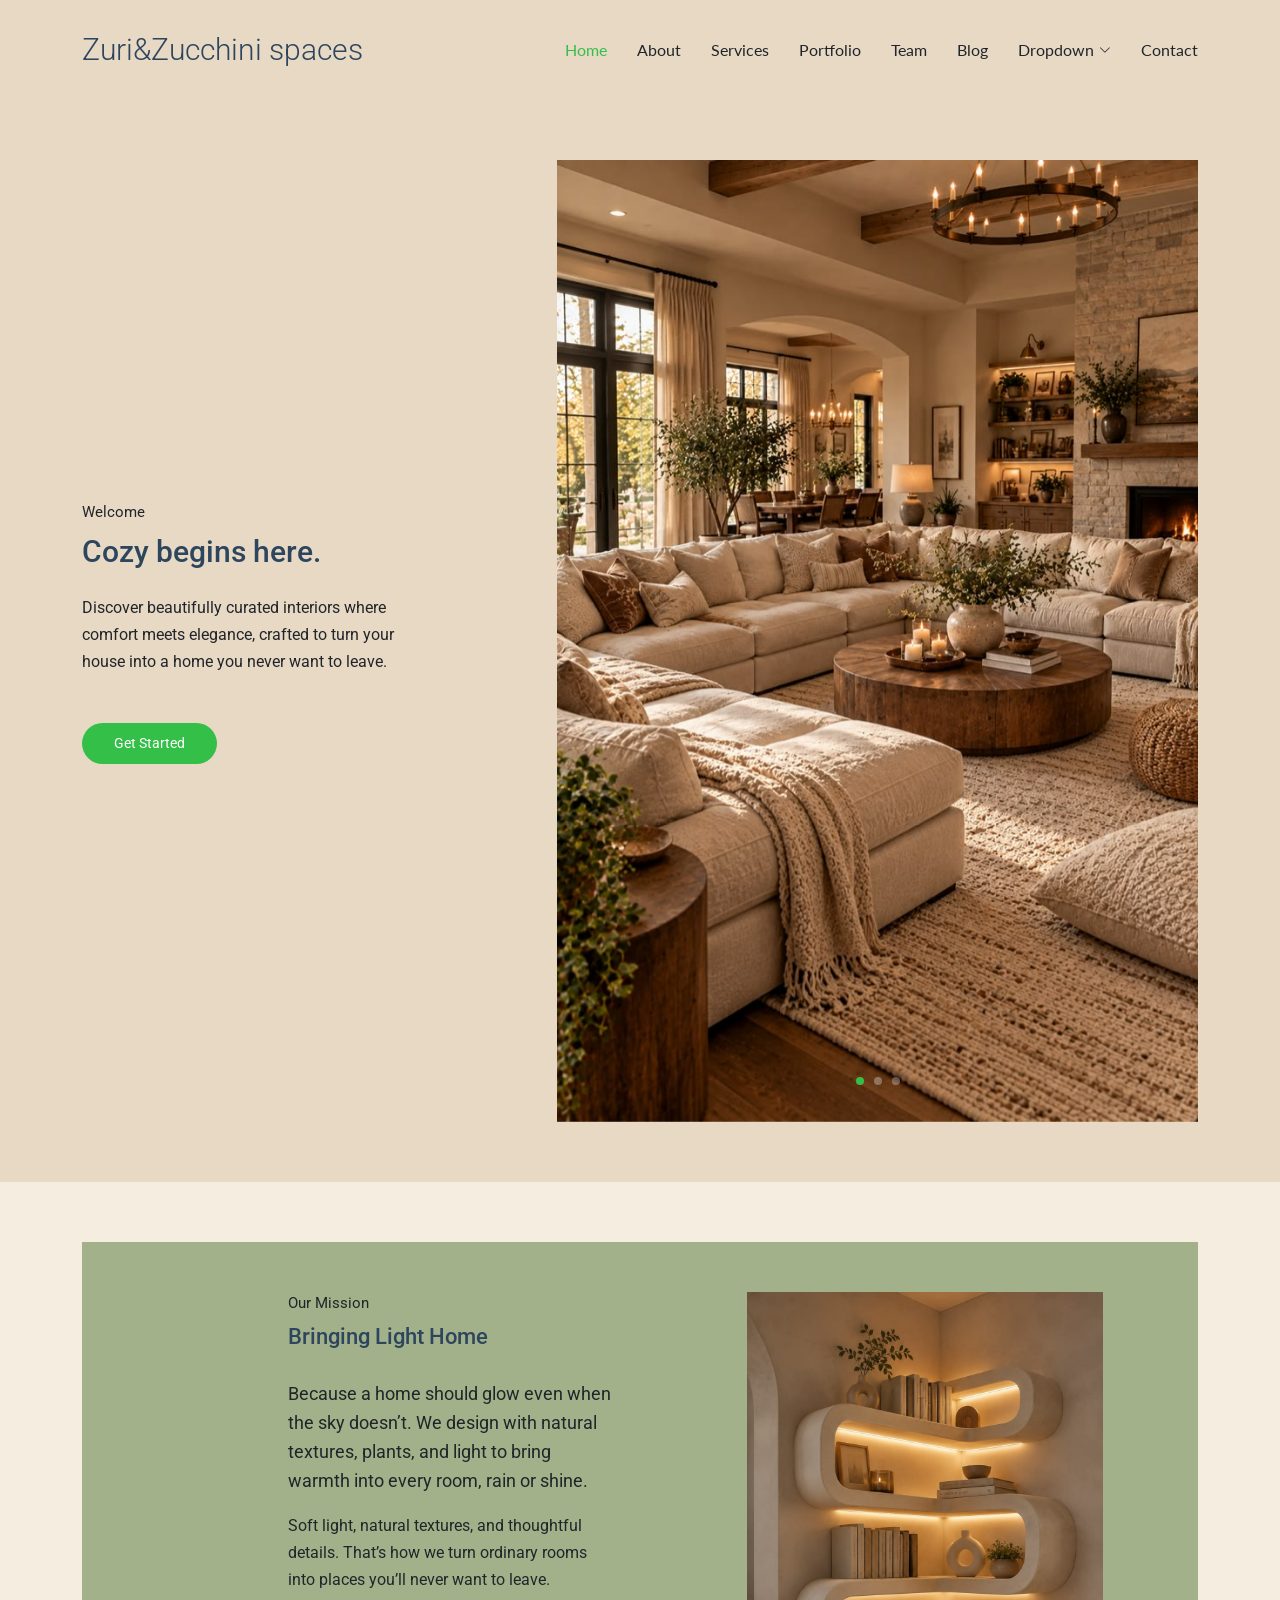
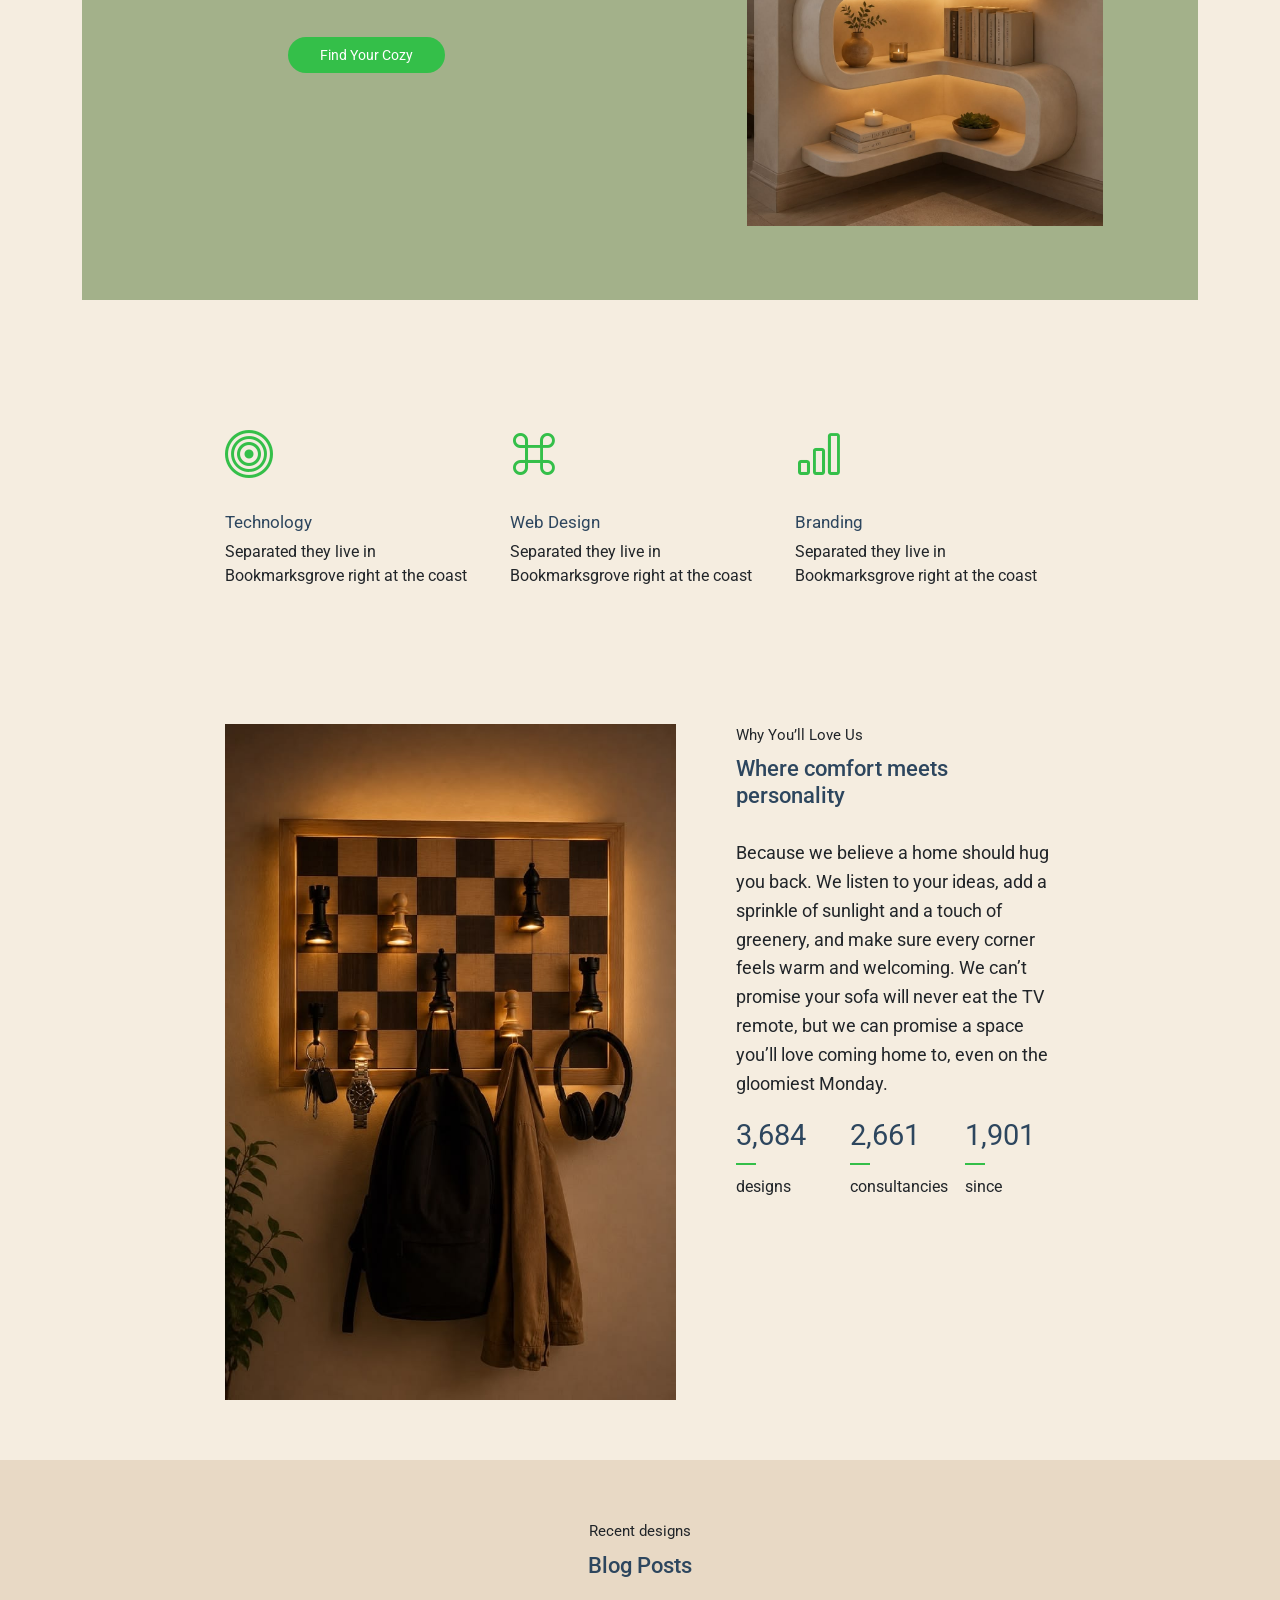
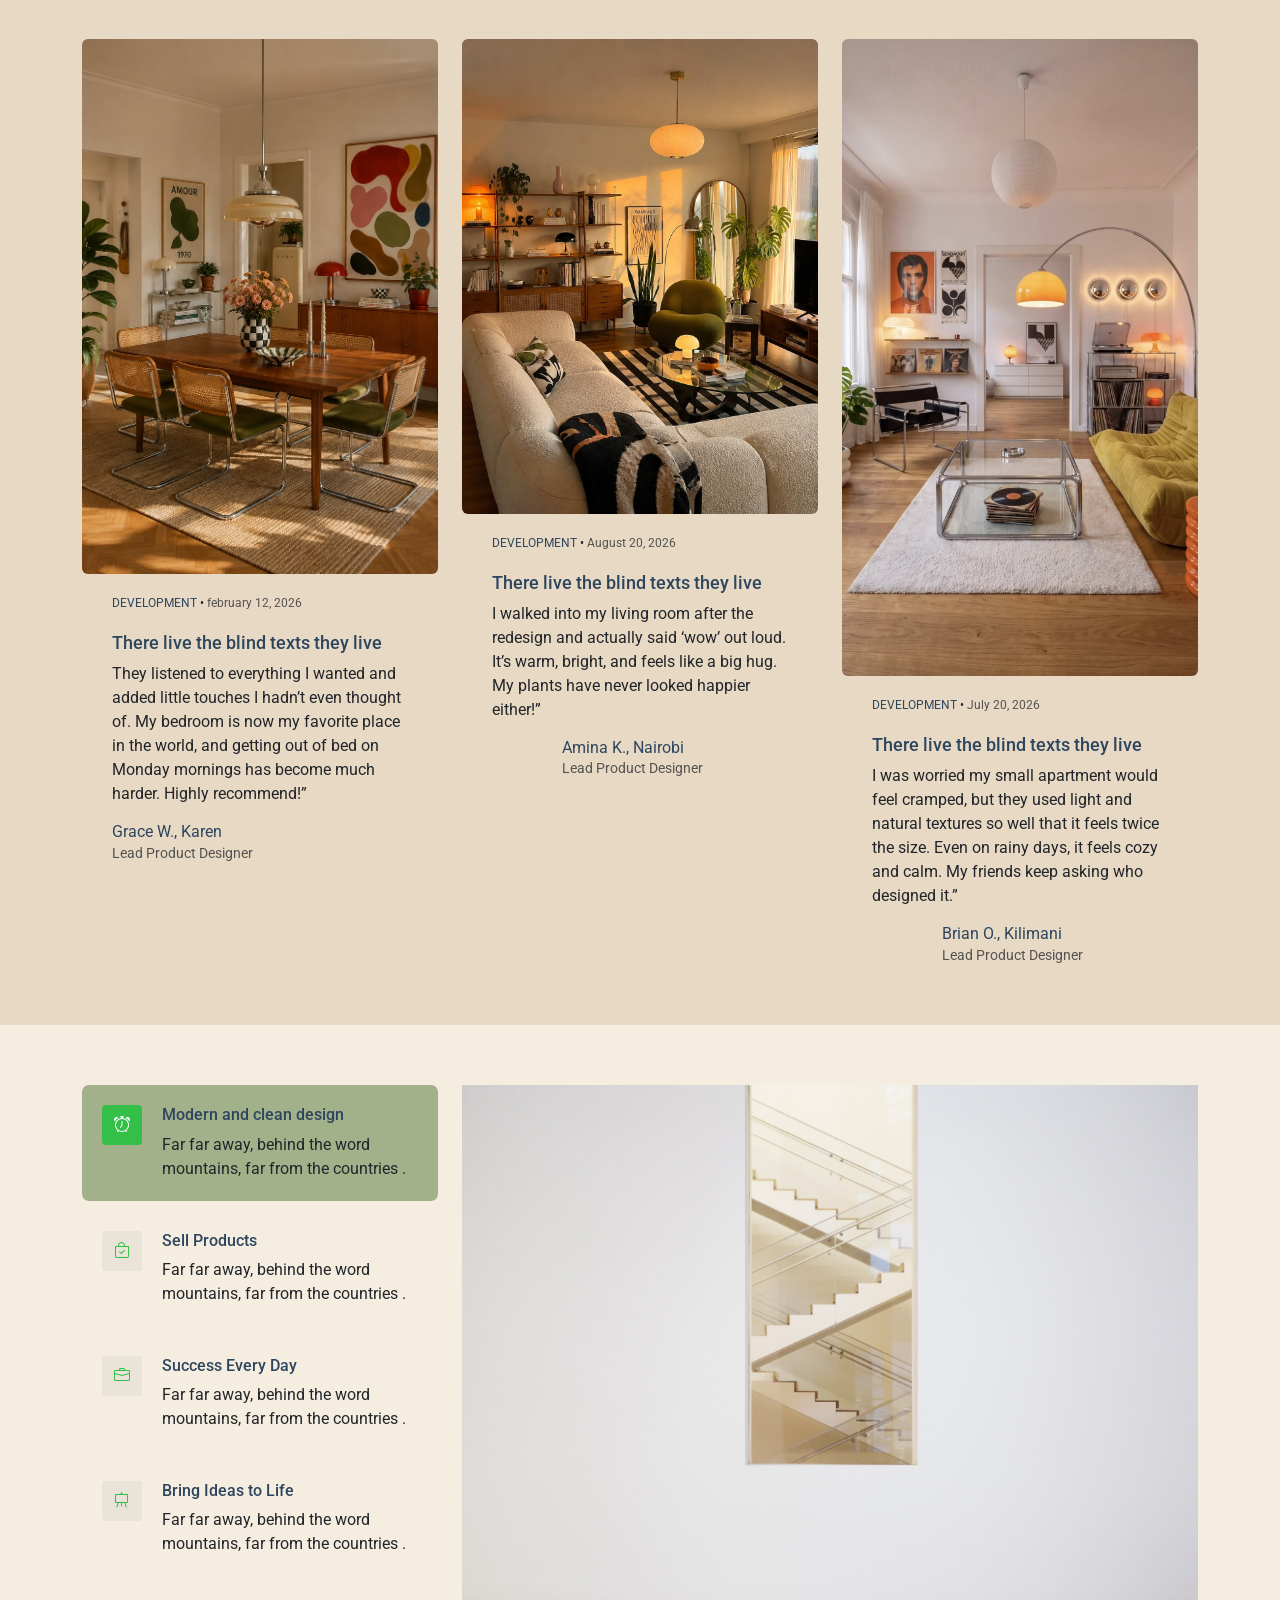
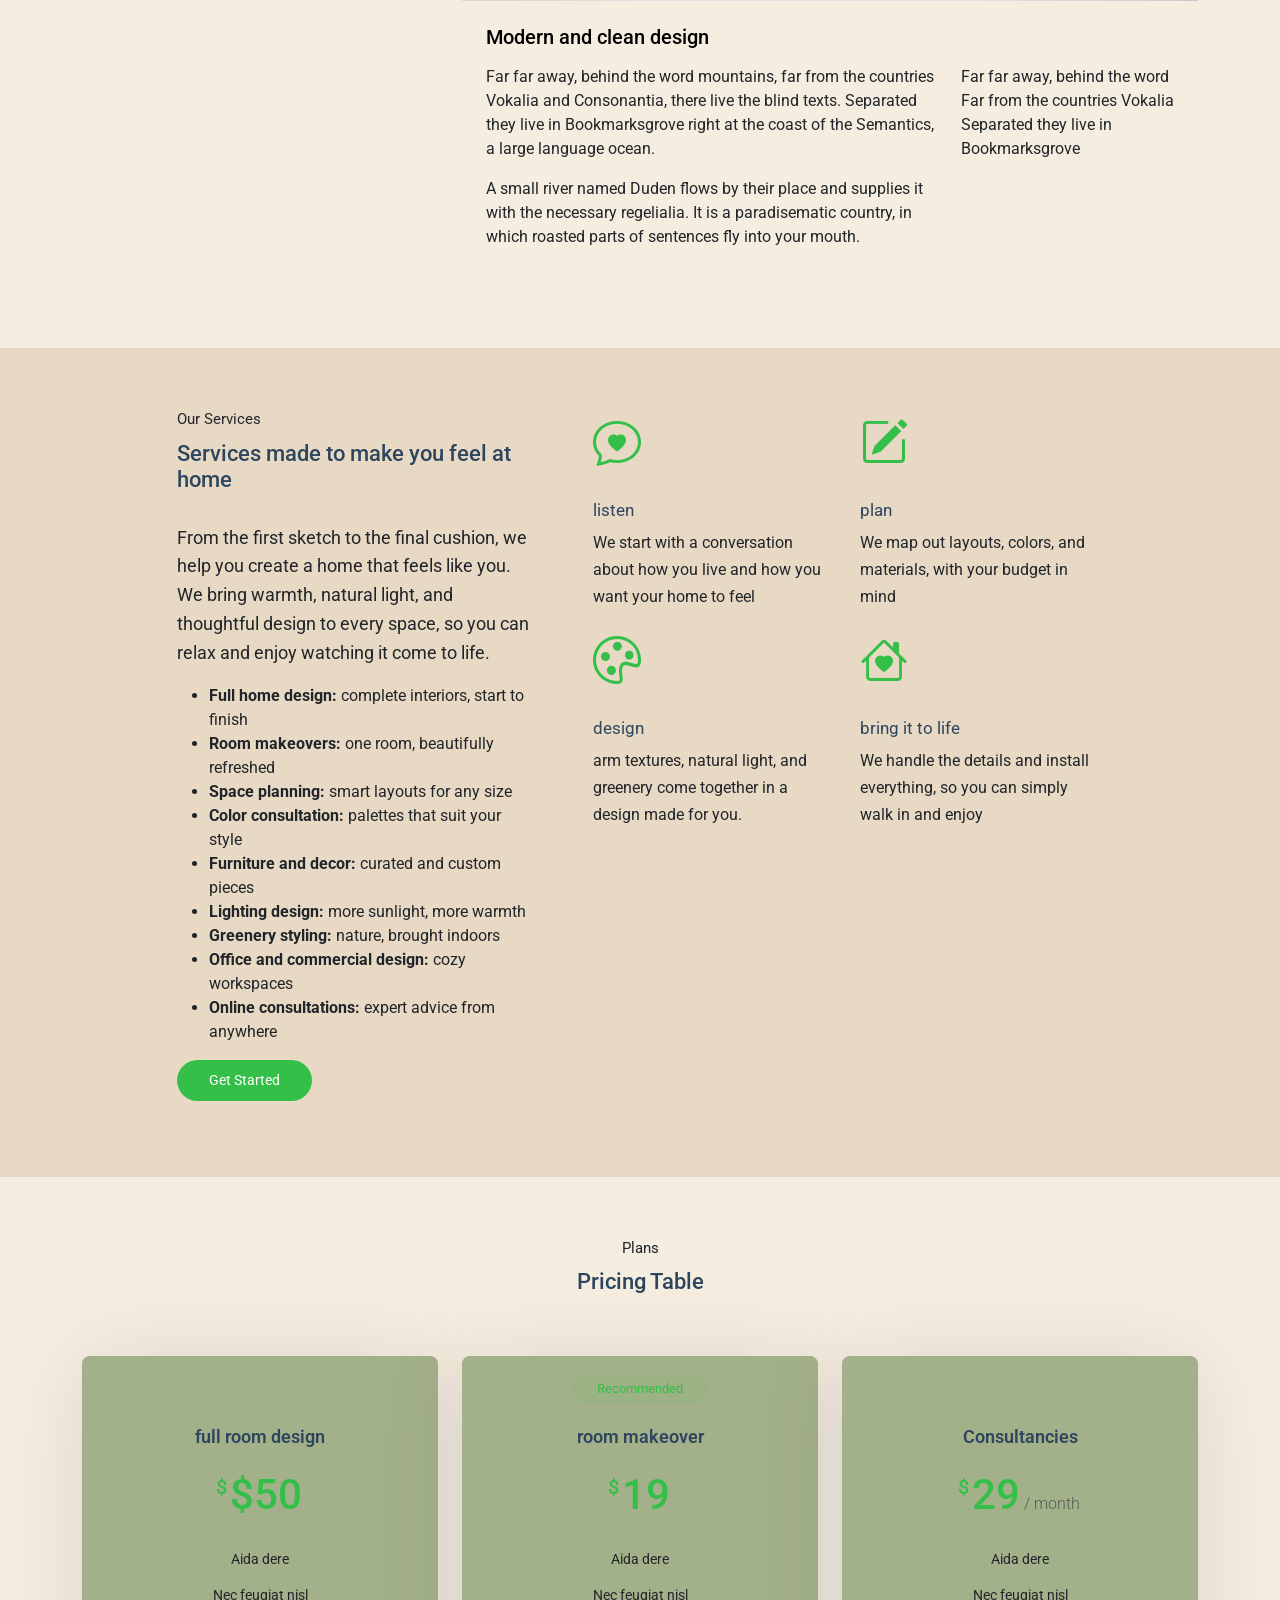
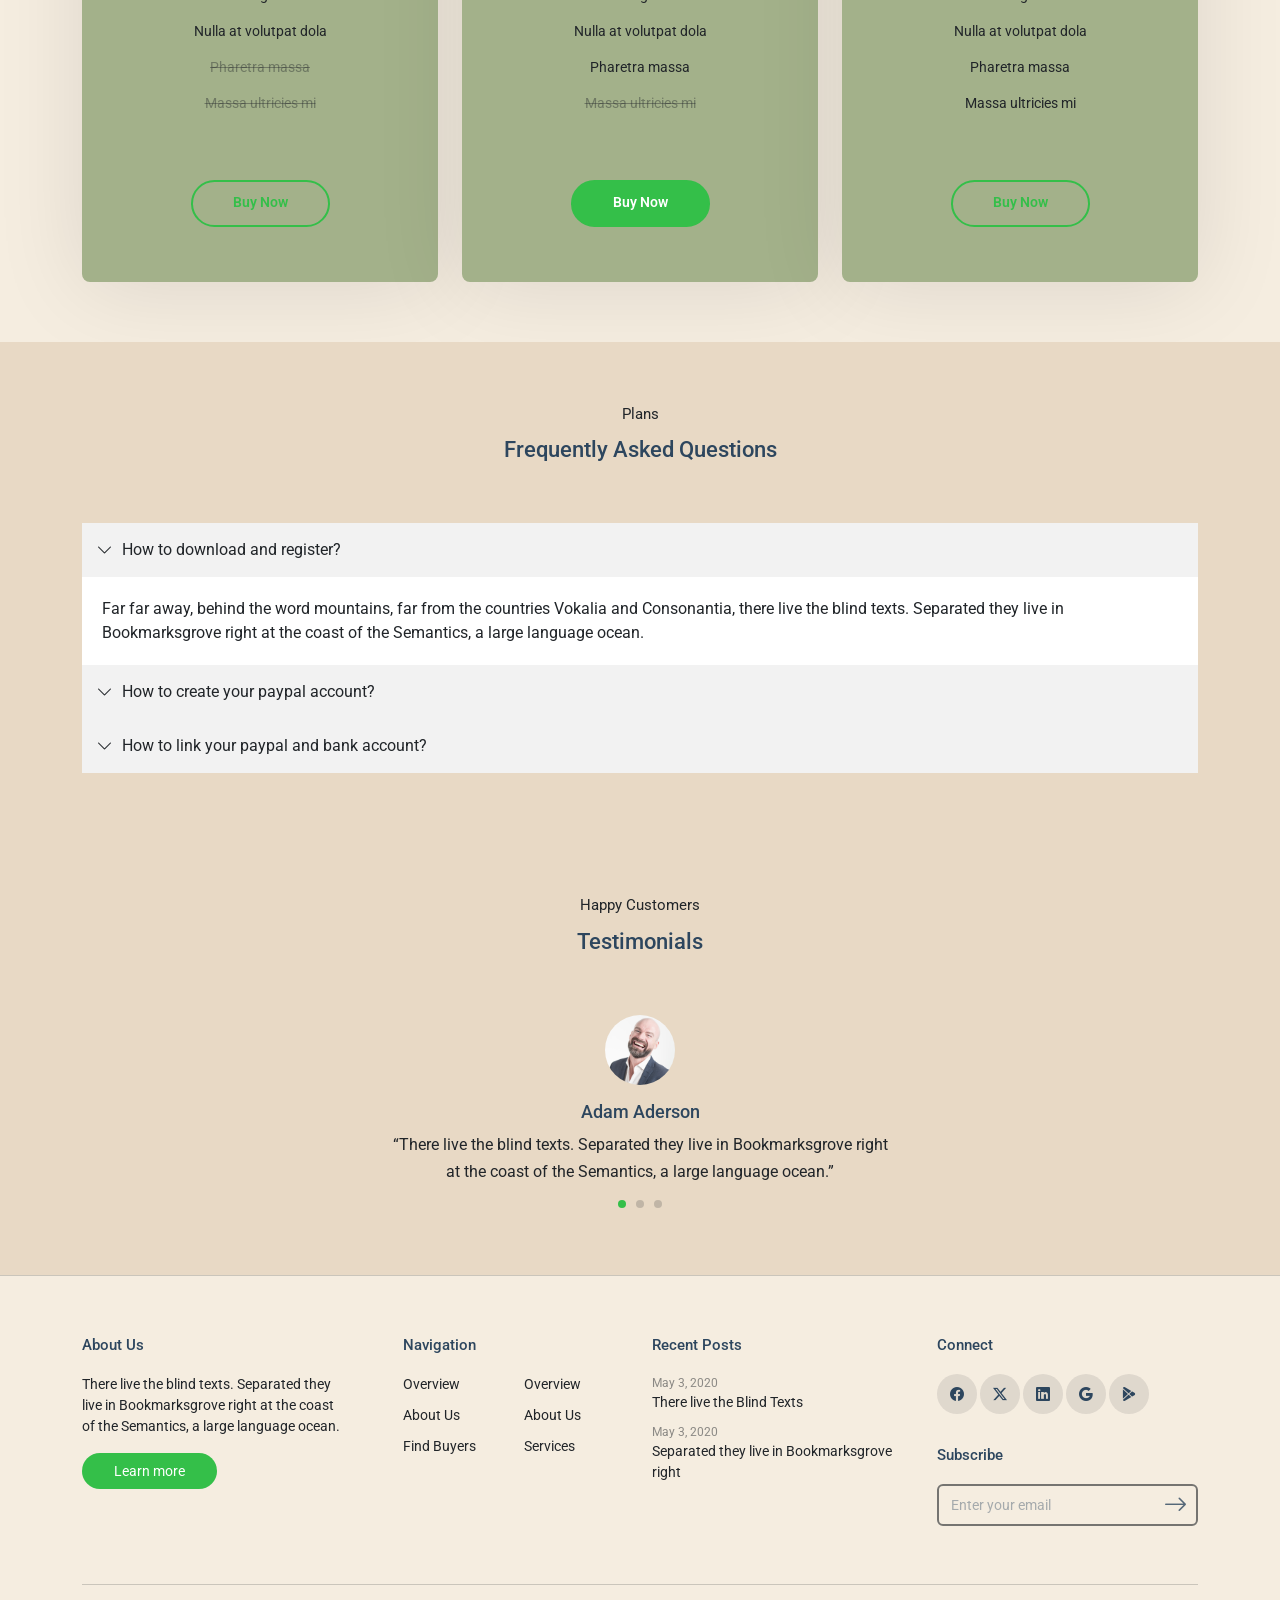
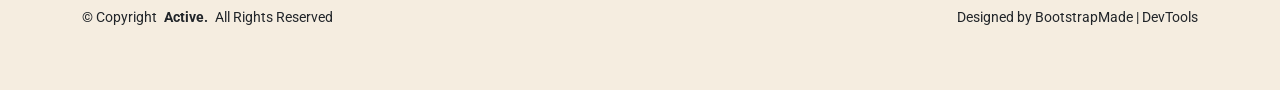
==== commit 693c0618: "new changes" ====
--- a/index.html
+++ b/index.html
@@ -246,10 +246,10 @@
             <p class="lead">
               Because we believe a home should hug you back. We listen to your ideas, add a sprinkle of sunlight and a touch of greenery, and make sure every corner feels warm and welcoming. We can’t promise your sofa will never eat the TV remote, but we can promise a space you’ll love coming home to, even on the gloomiest Monday.
             </p>
-            <p class="mb-5">
+            <!-- <p class="mb-5">
               There live the blind texts. Separated they live in Bookmarksgrove
               right at the coast of the Semantics, a large language ocean.
-            </p>
+            </p> -->
             <div class="row mb-5 count-numbers">
 
               <!-- Start Stats Item -->
@@ -544,10 +544,10 @@
   <li><strong>Online consultations:</strong> expert advice from anywhere</li>
 </ul>
             </p>
-            <p class="mb-5">
+            <!-- <p class="mb-5">
               Separated they live in Bookmarksgrove right at the coast of the
               Semantics, a large language ocean.
-            </p>
+            </p> -->
             <p>
               <a href="#" class="btn btn-get-started">Get Started</a>
             </p>
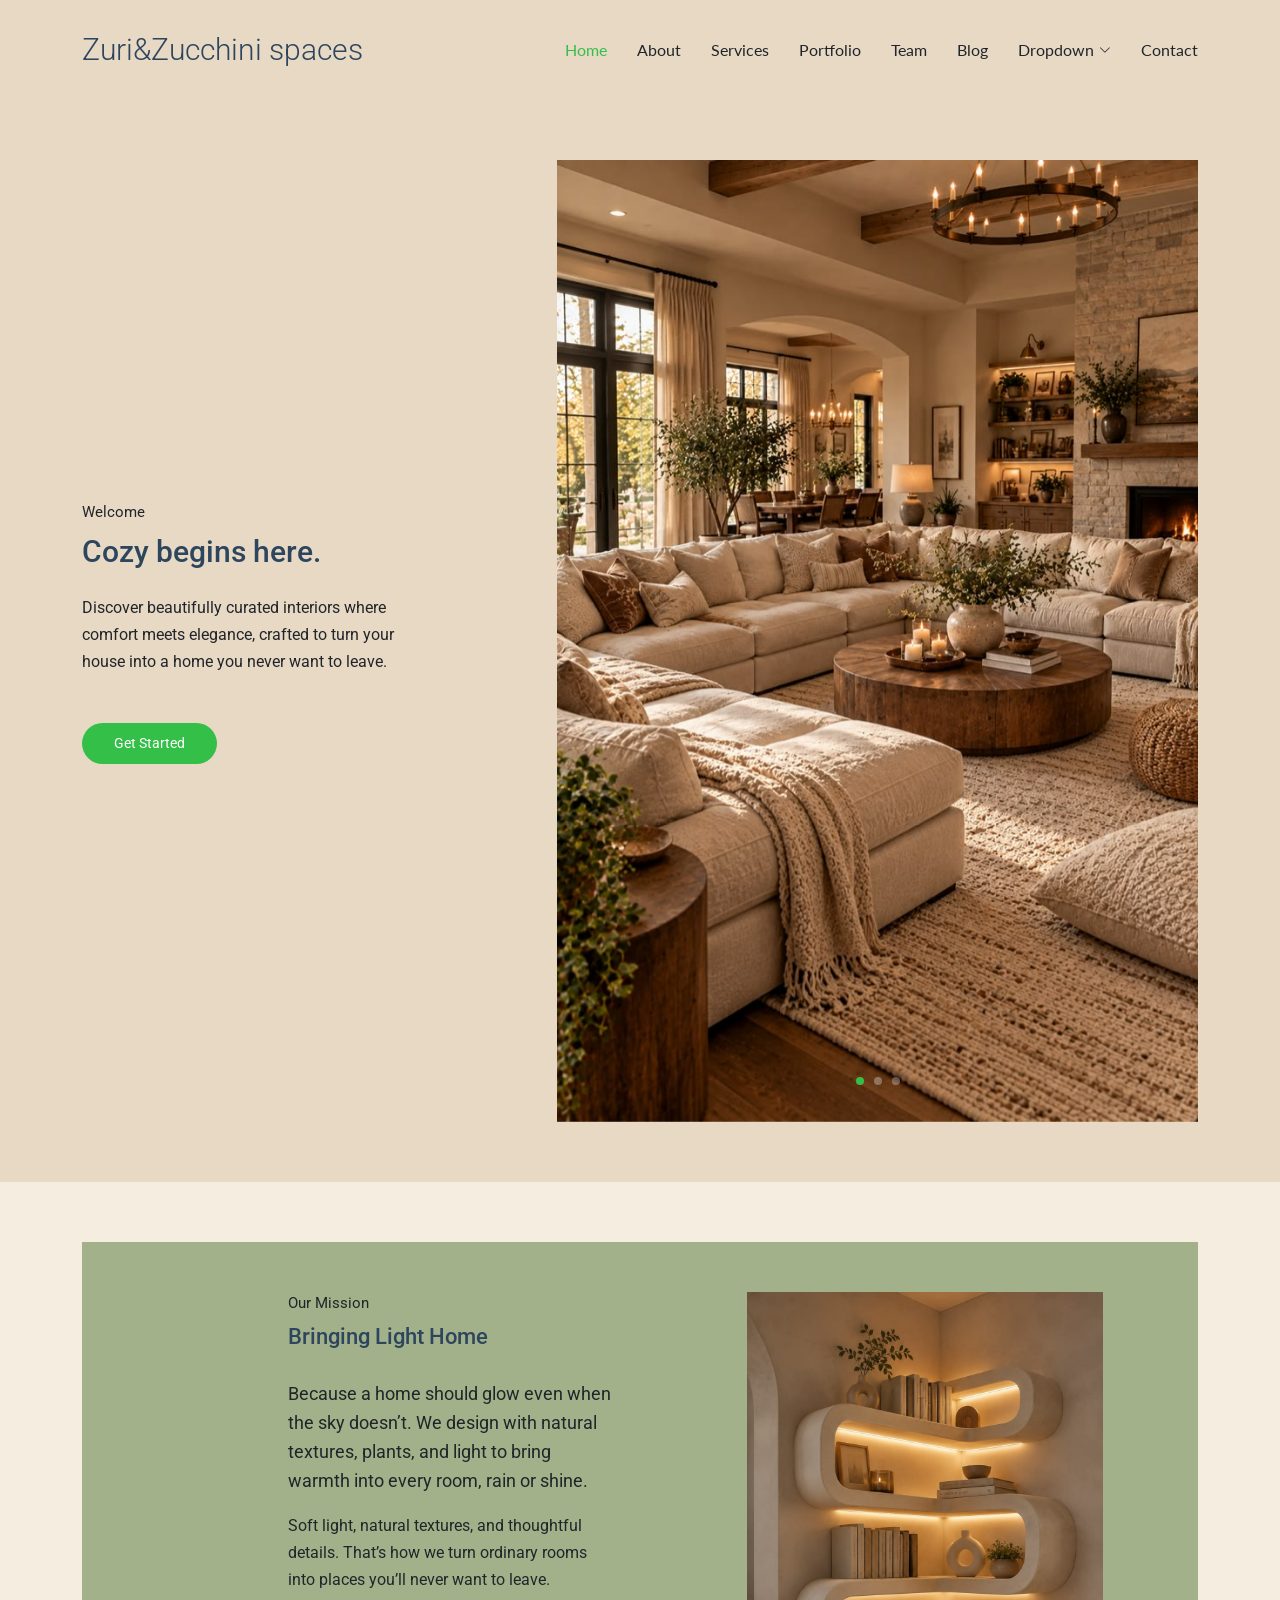
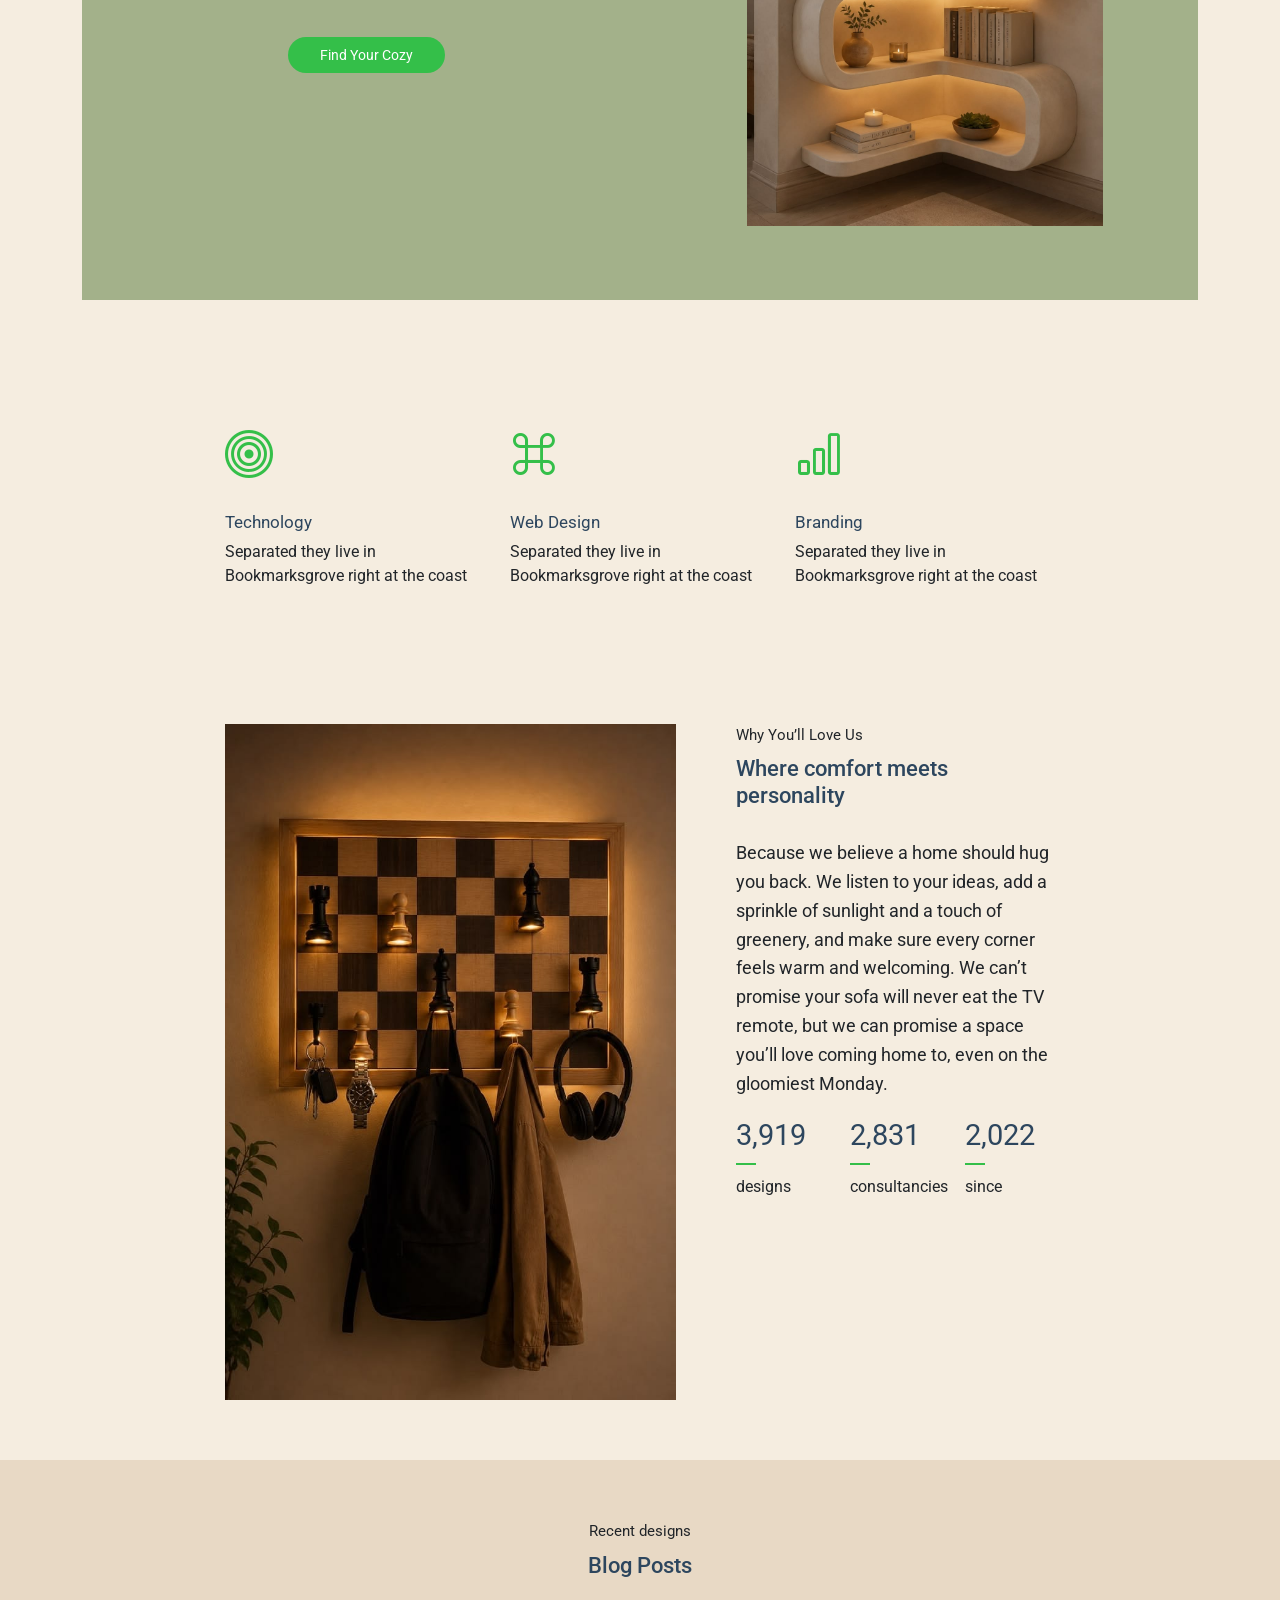
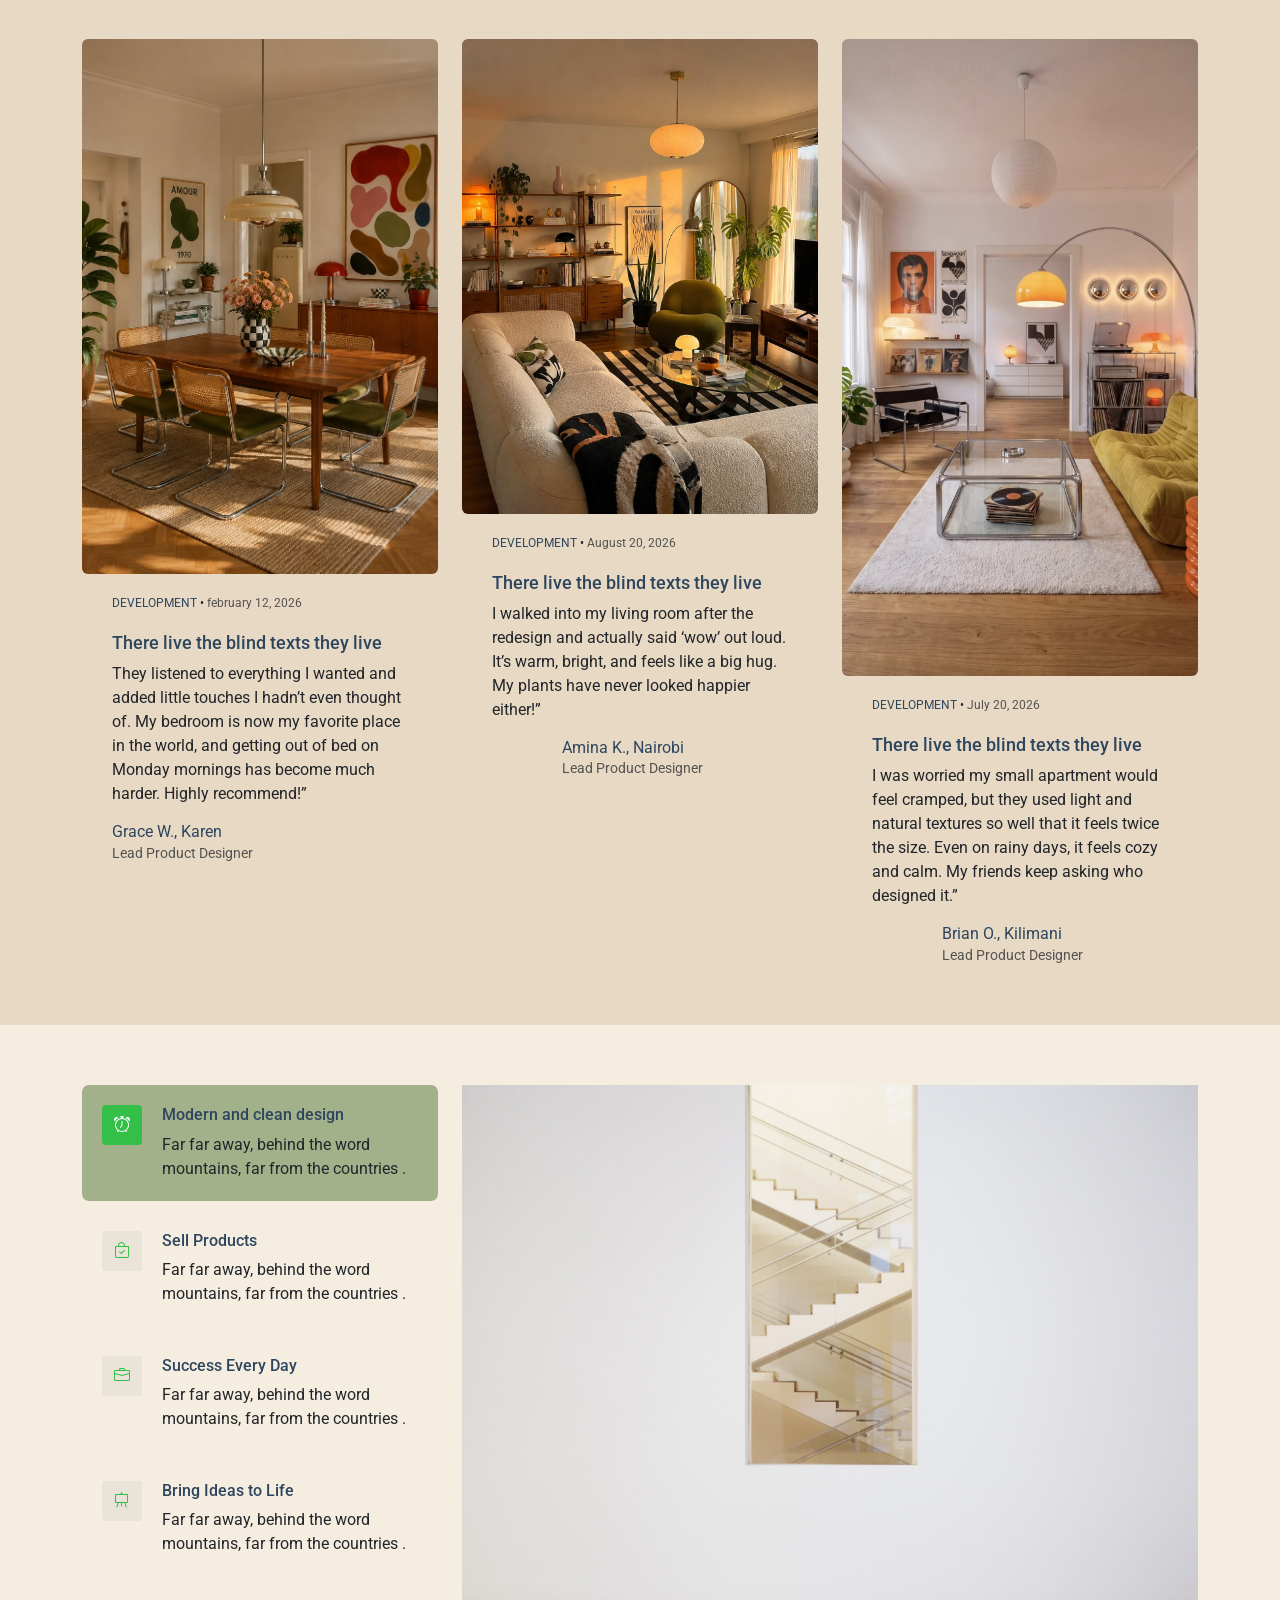
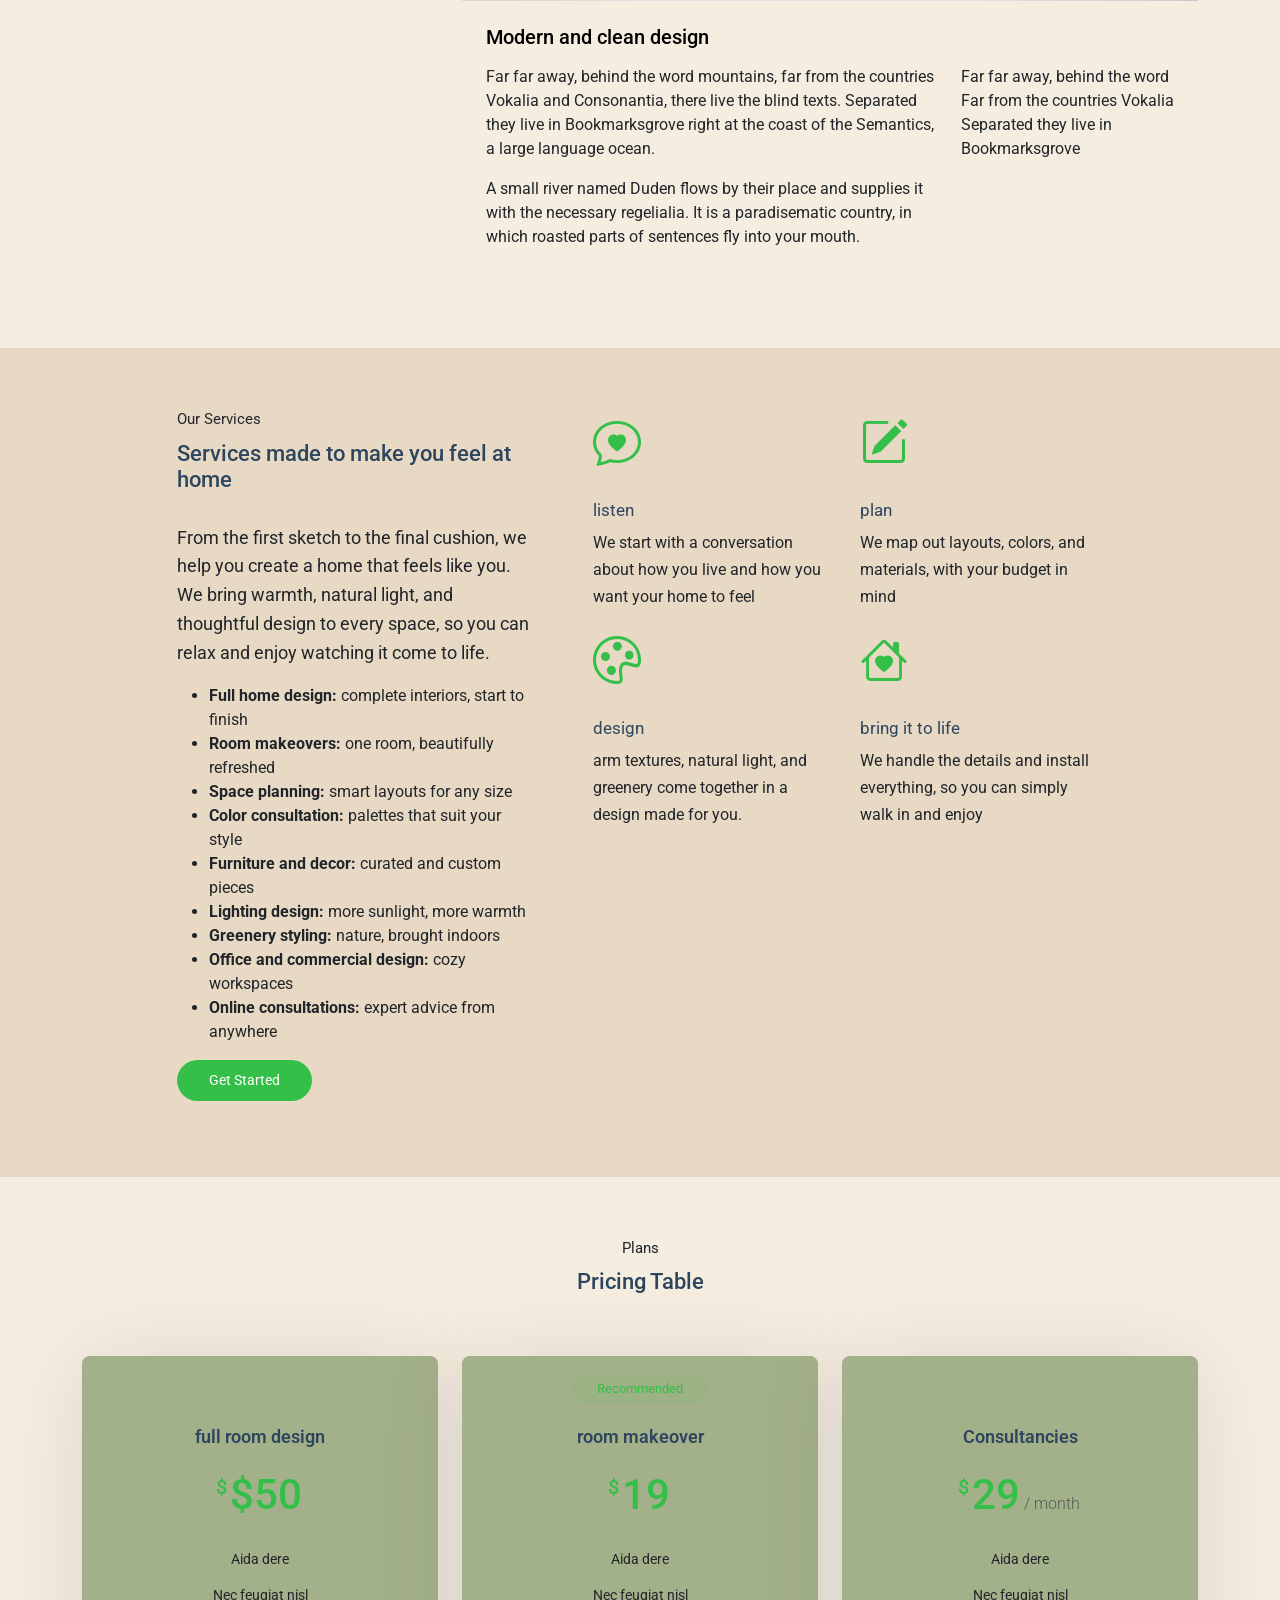
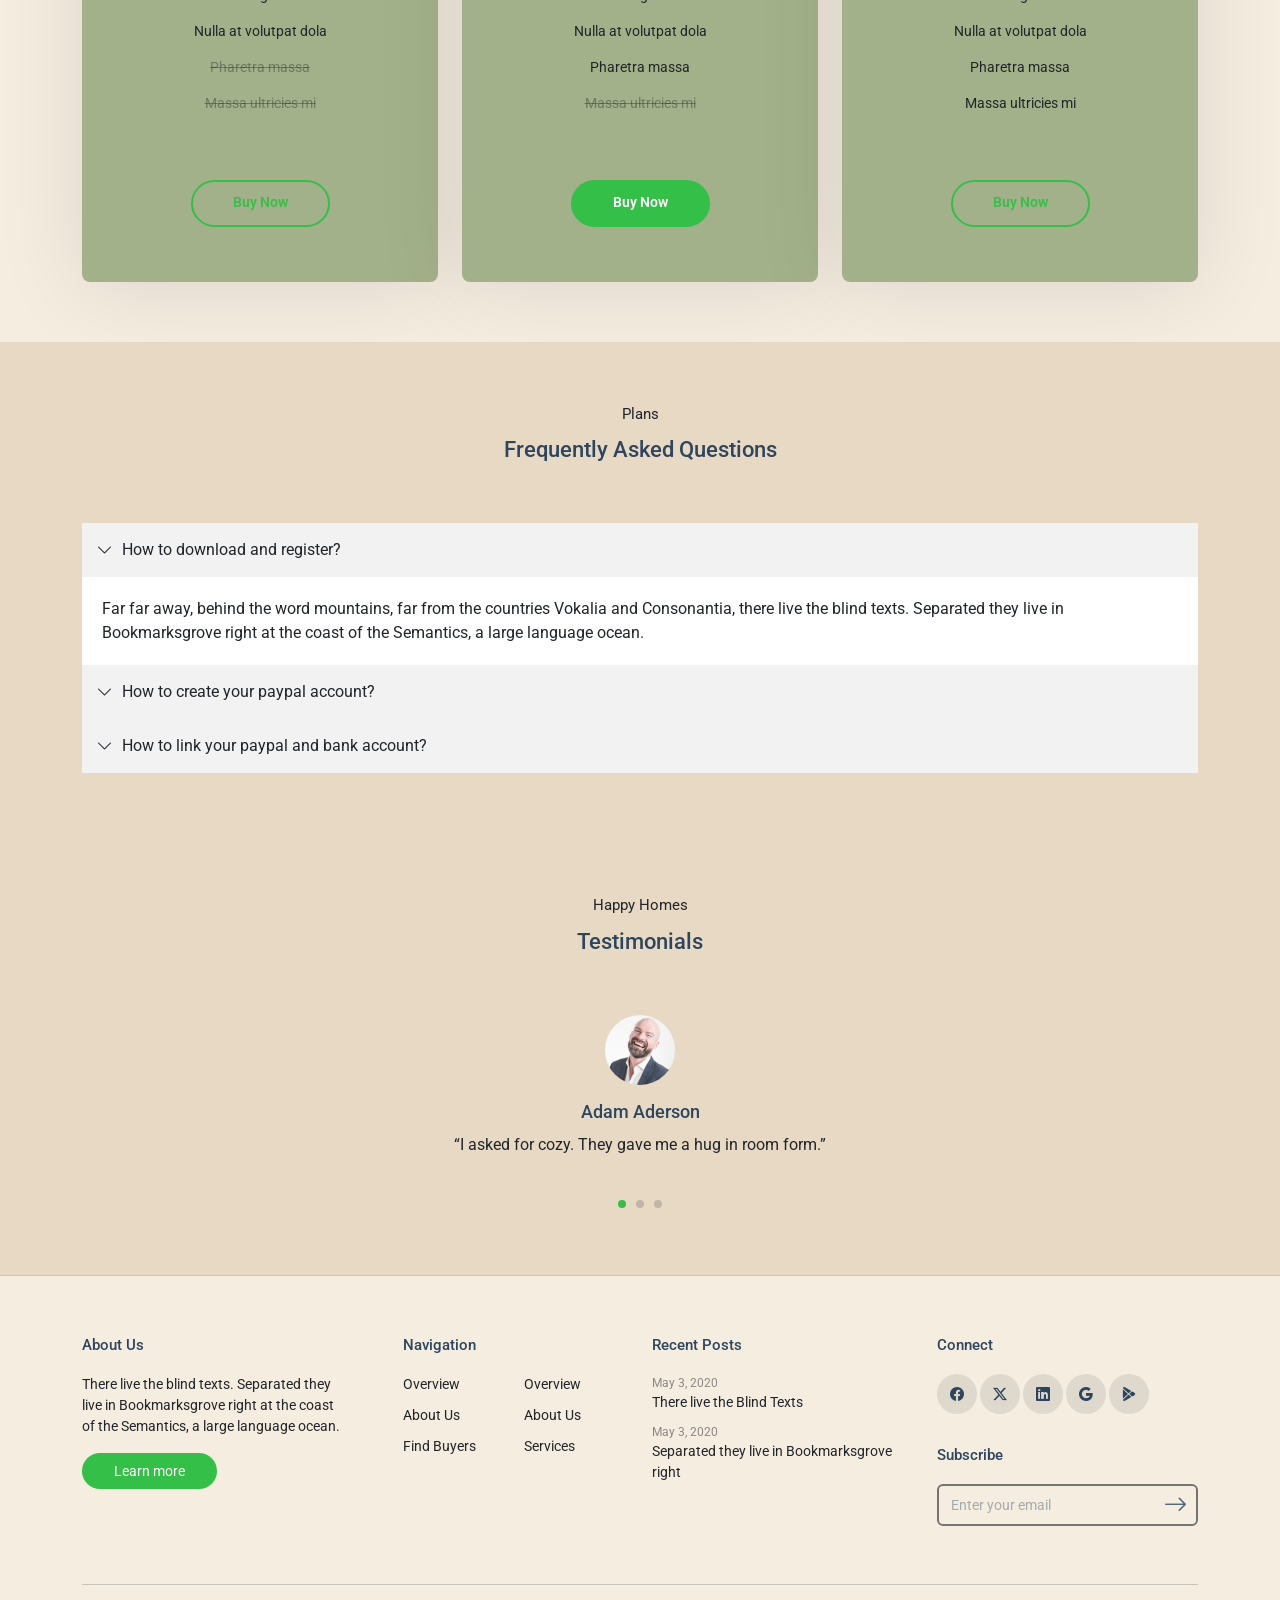
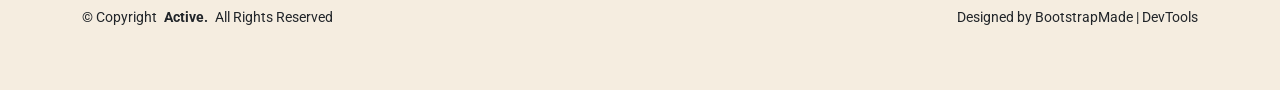
==== commit dad36ca0: "updates on portfolio page" ====
--- a/index.html
+++ b/index.html
@@ -751,7 +751,7 @@
     <section id="testimonials" class="testimonials section">
       <!-- Section Title -->
       <div class="container section-title" data-aos="fade-up">
-        <p>Happy Customers</p>
+        <p>Happy Homes</p>
         <h2>Testimonials</h2>
       </div><!-- End Section Title -->
 
@@ -793,9 +793,7 @@
                     <h3 class="name">Adam Aderson</h3>
                     <blockquote>
                       <p>
-                        “There live the blind texts. Separated they live in
-                        Bookmarksgrove right at the coast of the Semantics, a large
-                        language ocean.”
+                        “I asked for cozy. They gave me a hug in room form.”
                       </p>
                     </blockquote>
                   </div>
@@ -808,9 +806,7 @@
                     <h3 class="name">Lukas Devlin</h3>
                     <blockquote>
                       <p>
-                        “There live the blind texts. Separated they live in
-                        Bookmarksgrove right at the coast of the Semantics, a large
-                        language ocean.”
+                        “From the first chat to the last cushion, the whole process was smooth and stress-free. Highly recommend!.”
                       </p>
                     </blockquote>
                   </div>
@@ -823,9 +819,7 @@
                     <h3 class="name">Kayla Bryant</h3>
                     <blockquote>
                       <p>
-                        “There live the blind texts. Separated they live in
-                        Bookmarksgrove right at the coast of the Semantics, a large
-                        language ocean.”
+                        “My small apartment felt cramped before. Now, thanks to the light and natural textures, it feels twice the size, even on rainy days.”
                       </p>
                     </blockquote>
                   </div>
